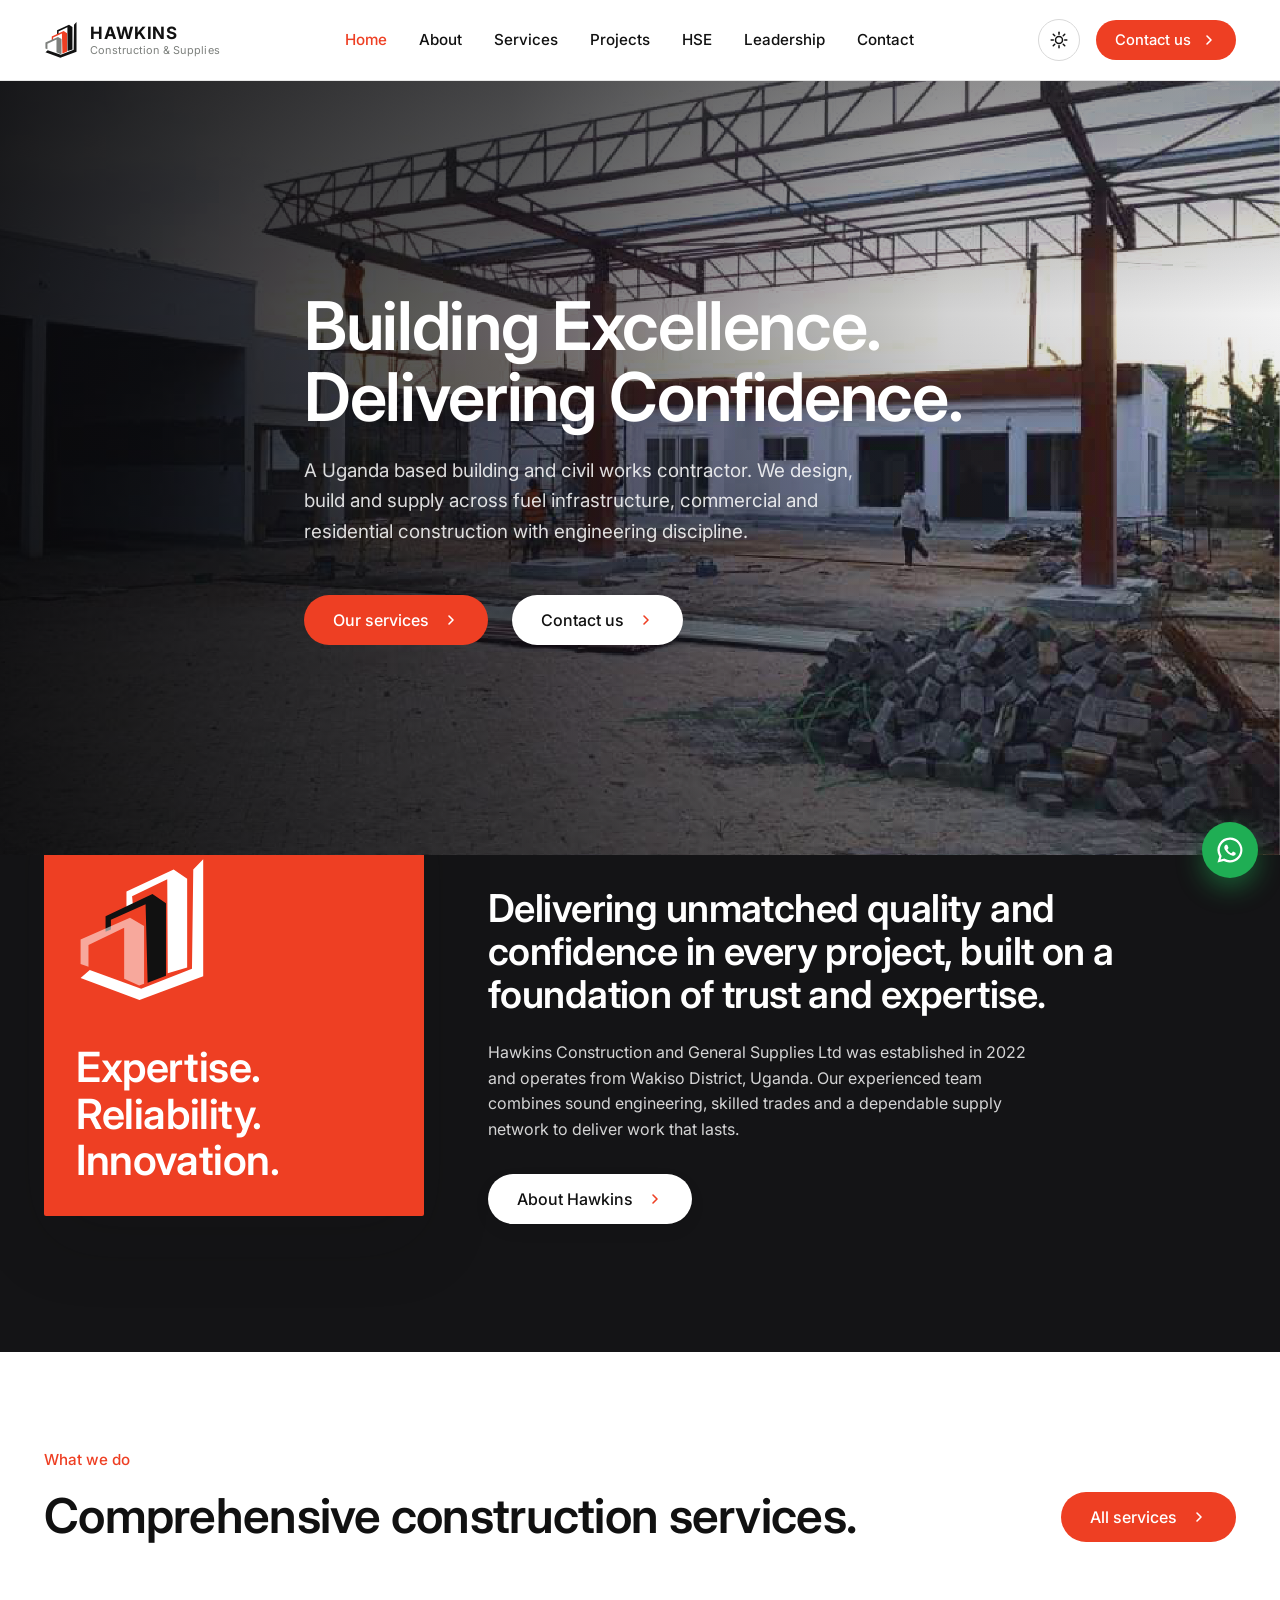
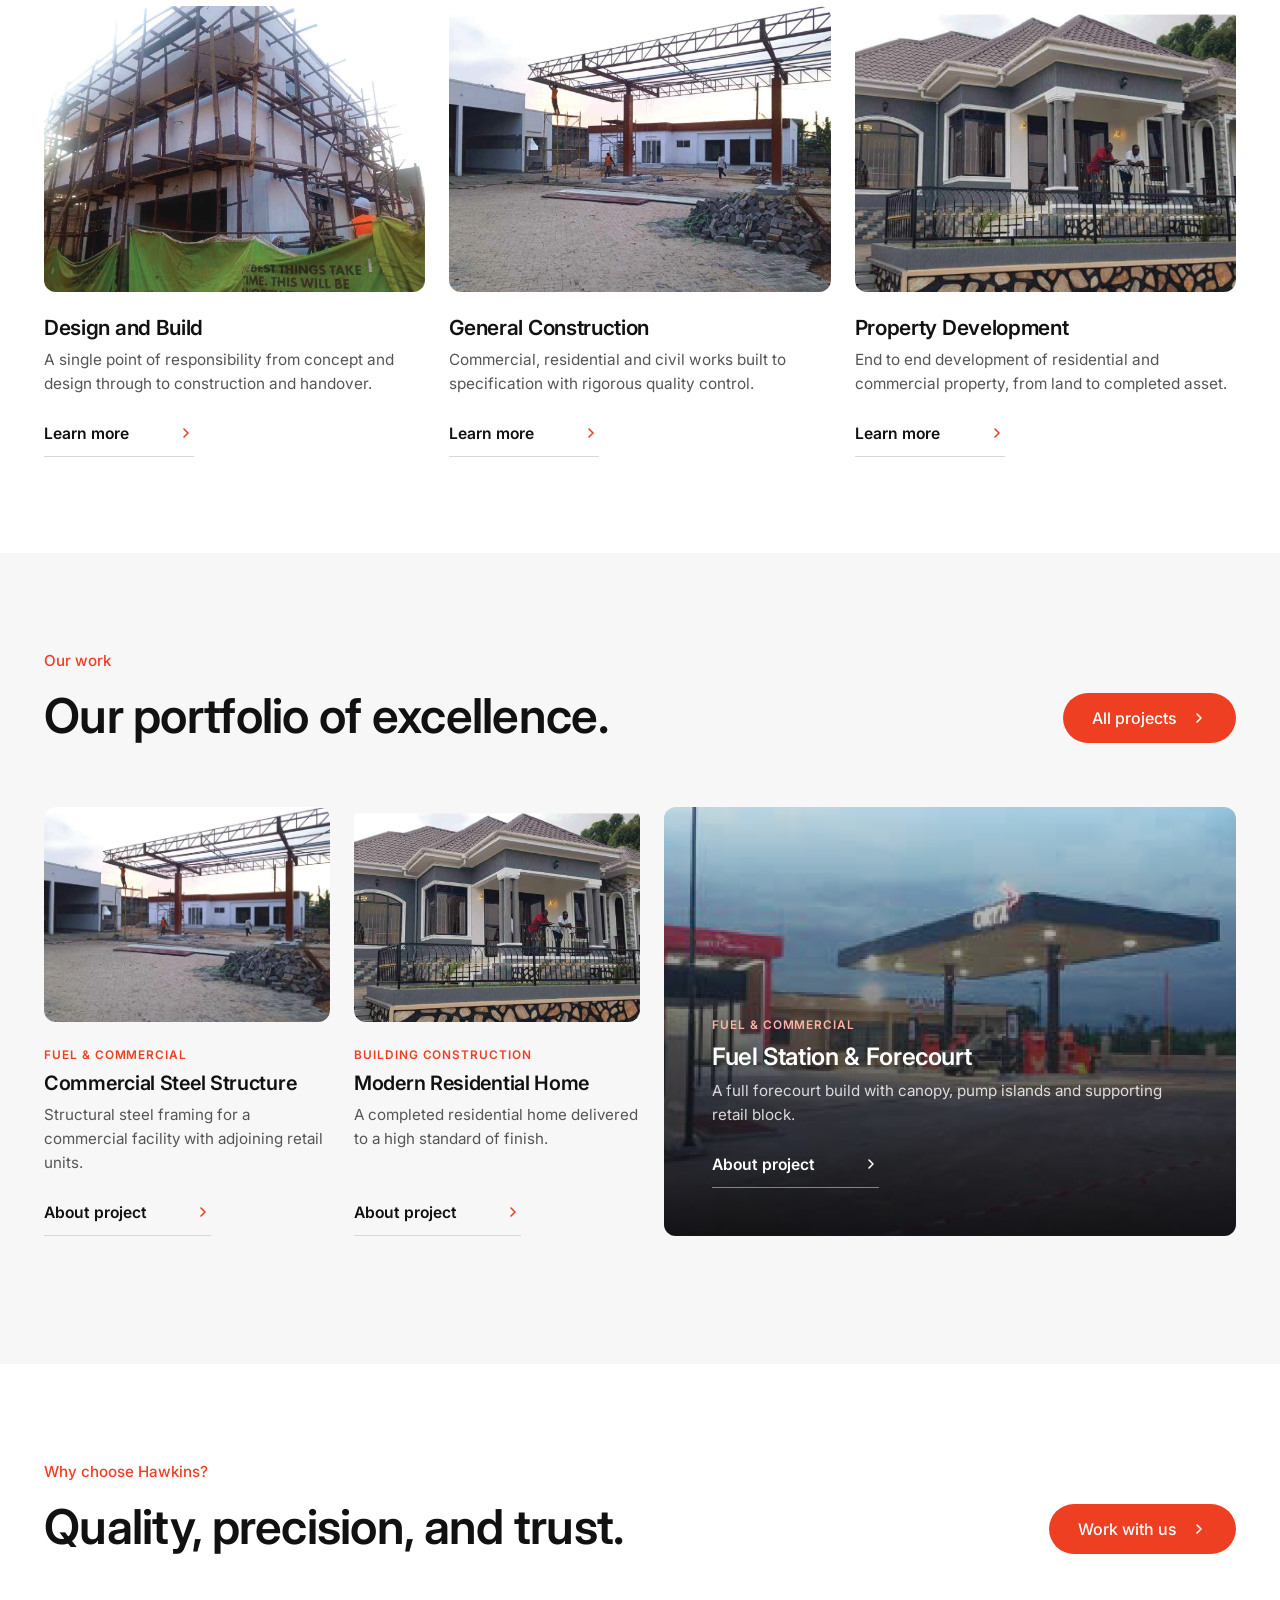
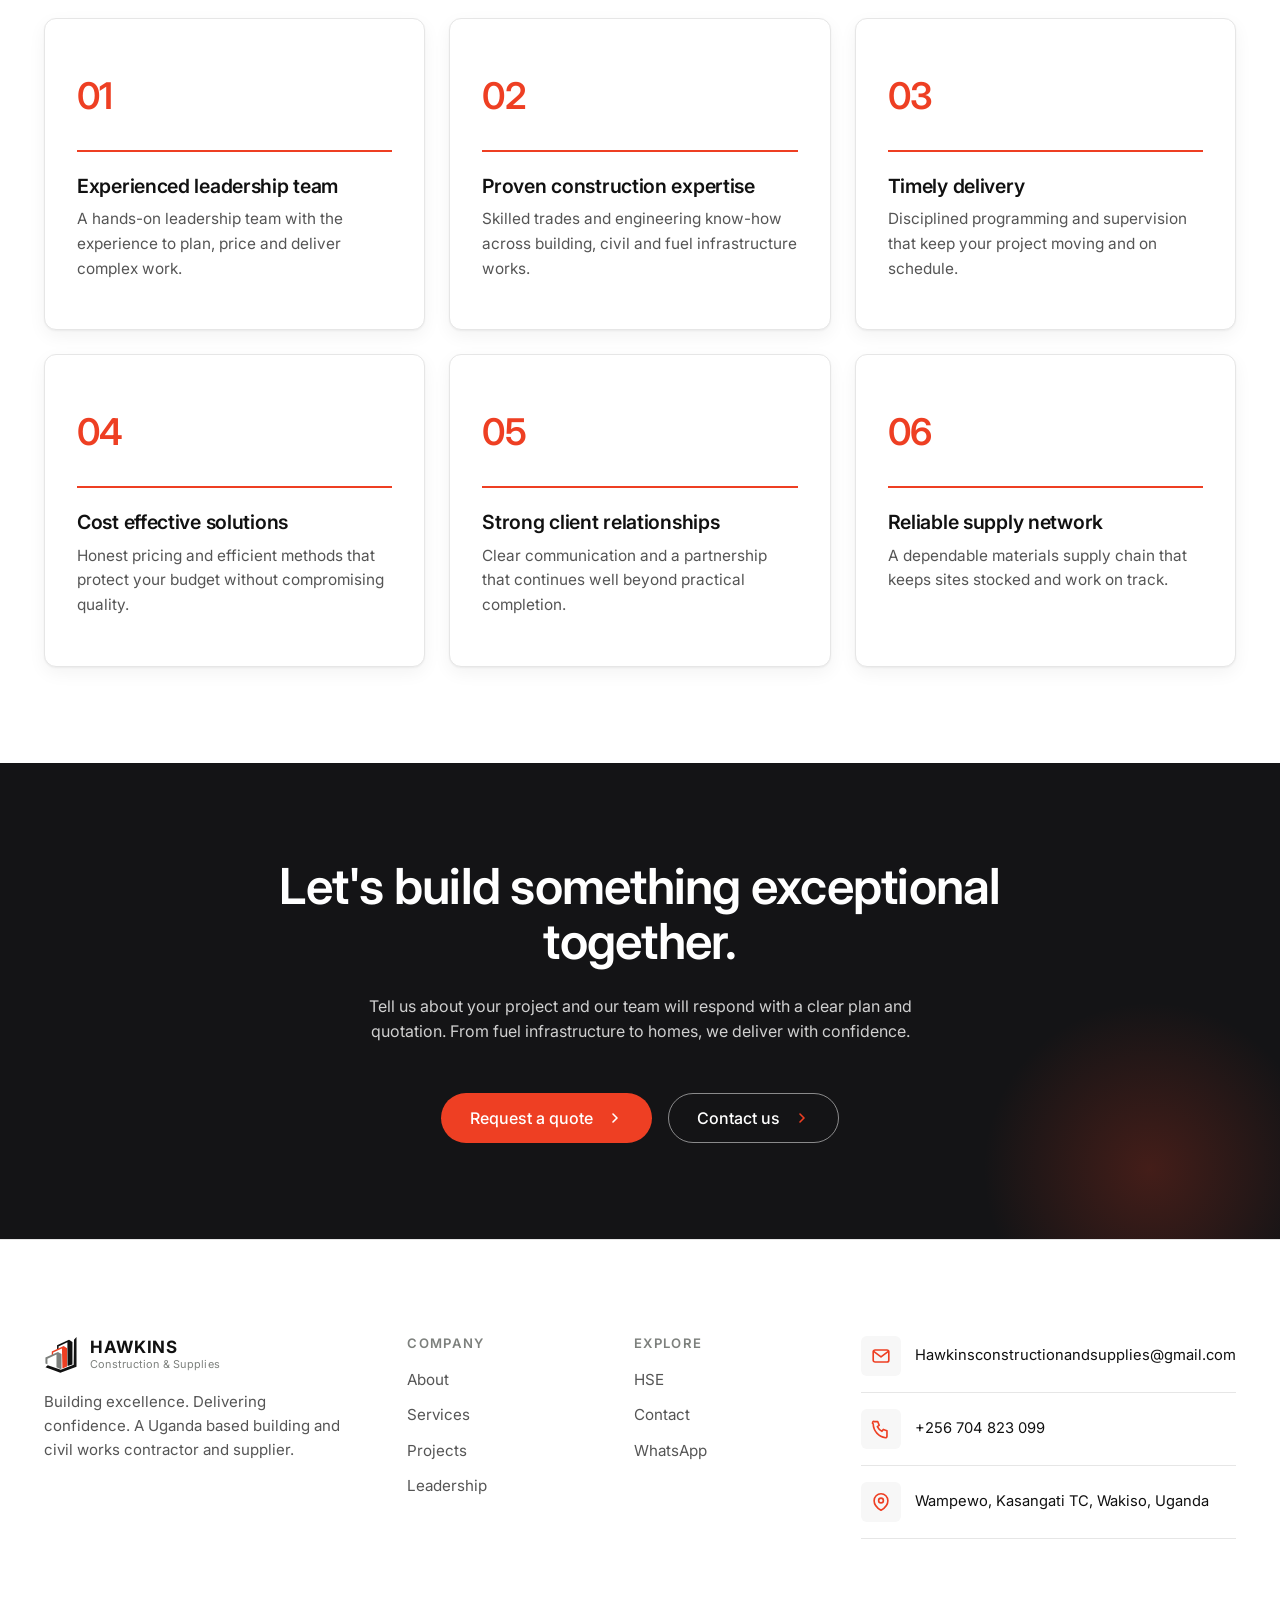
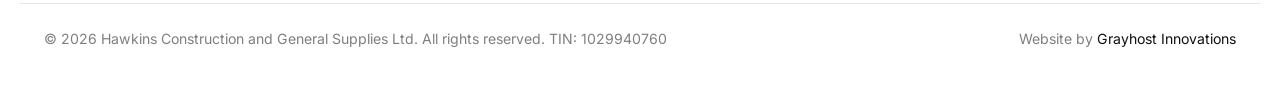
==== index.html @ e7383c77 "kk" ====
<!DOCTYPE html>
<html lang="en" data-theme="light">
<head>
  <meta charset="UTF-8" />
  <meta name="viewport" content="width=device-width, initial-scale=1.0" />

  <title>Hawkins Construction Uganda | Building &amp; Civil Works Contractors</title>
  <meta name="description" content="Hawkins Construction and General Supplies Ltd is a Uganda based building and civil works contractor delivering fuel infrastructure, commercial and residential construction, project management and materials supply." />
  <meta name="author" content="Hawkins Construction and General Supplies Ltd" />
  <meta name="theme-color" content="#ee3f23" />

  <meta property="og:type" content="website" />
  <meta property="og:site_name" content="Hawkins Construction and General Supplies Ltd" />
  <meta property="og:title" content="Hawkins Construction Uganda | Building &amp; Civil Works Contractors" />
  <meta property="og:description" content="Building excellence and delivering confidence across Uganda. Fuel infrastructure, commercial and residential construction, and reliable materials supply." />
  <meta property="og:image" content="assets/images/logos/png-logos/preview-og.png" />
  <meta property="og:locale" content="en_UG" />
  <meta name="twitter:card" content="summary_large_image" />
  <meta name="twitter:title" content="Hawkins Construction Uganda | Building &amp; Civil Works" />
  <meta name="twitter:description" content="Uganda based building and civil works contractor. Building excellence. Delivering confidence." />
  <meta name="twitter:image" content="assets/images/logos/png-logos/preview-og.png" />

  <link rel="icon" type="image/png" href="assets/images/logos/png-logos/favicon.png" />
  <link rel="canonical" href="https://hawkinsconstruction.co.ug/" />

  <script>
    (function () { try { var t = localStorage.getItem('hawkins-theme'); if (t === 'dark' || t === 'light') document.documentElement.setAttribute('data-theme', t); } catch (e) {} })();
  </script>

  <link rel="preconnect" href="https://fonts.googleapis.com" />
  <link rel="preconnect" href="https://fonts.gstatic.com" crossorigin />
  <link href="https://fonts.googleapis.com/css2?family=Inter:wght@400;500;600;700&display=swap" rel="stylesheet" />
  <link rel="stylesheet" href="style.css" />
</head>

<body>
  <a class="skip-link" href="#main">Skip to content</a>

  <!-- HEADER -->
  <header class="site-header" id="top">
    <div class="container nav-inner">
      <a href="index.html" class="brand" aria-label="Hawkins Construction home">
        <svg class="brand-mark" viewBox="65 -4 162 184" xmlns="http://www.w3.org/2000/svg" aria-hidden="true" focusable="false">
          <polygon class="ink" points="126.93 40.76 184.81 13.85 201.4 25.12 201.4 134 177.62 141.19 176.99 25.74 133.82 46.7 135.07 59.84 126.93 60.78 126.93 40.76" />
          <polygon class="ink" points="208.91 13.85 221.11 1.02 221.11 144.63 142.89 174.04 70.62 146.82 81.88 137.13 144.98 159.97 207.35 135.57 208.91 13.85" />
          <polygon class="accent" points="101.28 71.11 158.85 43.89 175.43 55.15 175.43 144.01 152.91 152.77 150.4 56.4 107.85 75.49 107.85 87.38 101.28 90.19 101.28 71.11" />
          <polygon class="muted" points="70.62 129.61 80.32 133.06 80.32 106.46 124.12 85.19 124.12 147.77 142.58 156.21 148.53 154.02 148.53 83 131.32 72.99 70.62 99.58 70.62 129.61" />
        </svg>
        <span class="brand-text"><span class="brand-name">HAWKINS</span><span class="brand-sub">Construction &amp; Supplies</span></span>
      </a>
      <nav class="primary-nav" id="primary-nav" aria-label="Primary">
        <ul>
          <li><a href="index.html" class="nav-link is-active" aria-current="page">Home</a></li>
          <li><a href="about.html" class="nav-link">About</a></li>
          <li><a href="services.html" class="nav-link">Services</a></li>
          <li><a href="projects.html" class="nav-link">Projects</a></li>
          <li><a href="hse.html" class="nav-link">HSE</a></li>
          <li><a href="leadership.html" class="nav-link">Leadership</a></li>
          <li><a href="contact.html" class="nav-link">Contact</a></li>
        </ul>
      </nav>
      <div class="nav-actions">
        <button class="theme-toggle" id="theme-toggle" type="button" aria-label="Switch colour theme" aria-pressed="false">
          <svg class="icon-sun" viewBox="0 0 24 24" aria-hidden="true"><circle cx="12" cy="12" r="4.2"/><g stroke-width="1.8" stroke-linecap="round"><line x1="12" y1="2.6" x2="12" y2="5.2"/><line x1="12" y1="18.8" x2="12" y2="21.4"/><line x1="2.6" y1="12" x2="5.2" y2="12"/><line x1="18.8" y1="12" x2="21.4" y2="12"/><line x1="5.1" y1="5.1" x2="6.9" y2="6.9"/><line x1="17.1" y1="17.1" x2="18.9" y2="18.9"/><line x1="18.9" y1="5.1" x2="17.1" y2="6.9"/><line x1="6.9" y1="17.1" x2="5.1" y2="18.9"/></g></svg>
          <svg class="icon-moon" viewBox="0 0 24 24" aria-hidden="true"><path d="M20 14.2A8 8 0 0 1 9.8 4 8 8 0 1 0 20 14.2Z"/></svg>
        </button>
        <a href="contact.html" class="btn btn-orange btn-sm nav-cta">Contact us<svg class="arrow" viewBox="0 0 24 24" aria-hidden="true"><path d="M9 6l6 6-6 6"/></svg></a>
        <button class="hamburger" id="hamburger" type="button" aria-label="Open menu" aria-controls="primary-nav" aria-expanded="false"><span></span><span></span><span></span></button>
      </div>
    </div>
  </header>
  <div class="nav-scrim" id="nav-scrim" hidden></div>

  <main id="main">
    <!-- HERO (left aligned) -->
    <section class="hero" id="hero">
      <div class="hero-media">
        <img src="assets/images/images-01.png" alt="Steel framed commercial structure under construction by Hawkins in Uganda" loading="eager" />
        <div class="hero-overlay"></div>
      </div>
      <div class="container hero-content">
        <h1 class="hero-title reveal" data-reveal>Building Excellence.<br />Delivering Confidence.</h1>
        <p class="hero-lead reveal" data-reveal>A Uganda based building and civil works contractor. We design, build and supply across fuel infrastructure, commercial and residential construction with engineering discipline.</p>
        <div class="hero-actions reveal" data-reveal>
          <a href="services.html" class="btn btn-orange">Our services<svg class="arrow" viewBox="0 0 24 24" aria-hidden="true"><path d="M9 6l6 6-6 6"/></svg></a>
          <a href="contact.html" class="btn btn-white">Contact us<svg class="arrow" viewBox="0 0 24 24" aria-hidden="true"><path d="M9 6l6 6-6 6"/></svg></a>
        </div>
      </div>
    </section>

    <!-- ABOUT PREVIEW (band) -->
    <section class="about-band" id="about">
      <div class="container about-band-inner">
        <div class="about-card reveal" data-reveal>
          <span class="about-card-label">About us</span>
          <svg class="brand-mark brand-mark--onorange" viewBox="65 -4 162 184" xmlns="http://www.w3.org/2000/svg" aria-hidden="true">
            <polygon class="ink" points="126.93 40.76 184.81 13.85 201.4 25.12 201.4 134 177.62 141.19 176.99 25.74 133.82 46.7 135.07 59.84 126.93 60.78 126.93 40.76" />
            <polygon class="ink" points="208.91 13.85 221.11 1.02 221.11 144.63 142.89 174.04 70.62 146.82 81.88 137.13 144.98 159.97 207.35 135.57 208.91 13.85" />
            <polygon class="accent" points="101.28 71.11 158.85 43.89 175.43 55.15 175.43 144.01 152.91 152.77 150.4 56.4 107.85 75.49 107.85 87.38 101.28 90.19 101.28 71.11" />
            <polygon class="muted" points="70.62 129.61 80.32 133.06 80.32 106.46 124.12 85.19 124.12 147.77 142.58 156.21 148.53 154.02 148.53 83 131.32 72.99 70.62 99.58 70.62 129.61" />
          </svg>
          <p class="about-card-words">Expertise.<br />Reliability.<br />Innovation.</p>
        </div>
        <div class="about-band-text reveal" data-reveal>
          <h2>Delivering unmatched quality and confidence in every project, built on a foundation of trust and expertise.</h2>
          <p>Hawkins Construction and General Supplies Ltd was established in 2022 and operates from Wakiso District, Uganda. Our experienced team combines sound engineering, skilled trades and a dependable supply network to deliver work that lasts.</p>
          <a href="about.html" class="btn btn-white">About Hawkins<svg class="arrow" viewBox="0 0 24 24" aria-hidden="true"><path d="M9 6l6 6-6 6"/></svg></a>
        </div>
      </div>
    </section>

    <!-- SERVICES PREVIEW -->
    <section class="section" id="services-preview">
      <div class="container">
        <div class="section-head between">
          <div>
            <p class="eyebrow reveal" data-reveal>What we do</p>
            <h2 class="section-title reveal" data-reveal>Comprehensive construction services.</h2>
          </div>
          <a href="services.html" class="btn btn-orange reveal hide-mobile" data-reveal>All services<svg class="arrow" viewBox="0 0 24 24" aria-hidden="true"><path d="M9 6l6 6-6 6"/></svg></a>
        </div>
        <div class="services-grid">
          <article class="service-card reveal" data-reveal>
            <div class="service-media"><img src="assets/images/images-02.png" alt="Building under construction with scaffolding" loading="lazy" /></div>
            <h3>Design and Build</h3>
            <p>A single point of responsibility from concept and design through to construction and handover.</p>
            <a href="services.html" class="arrow-link">Learn more<svg class="arrow" viewBox="0 0 24 24" aria-hidden="true"><path d="M9 6l6 6-6 6"/></svg></a>
          </article>
          <article class="service-card reveal" data-reveal>
            <div class="service-media"><img src="assets/images/images-01.png" alt="Steel framed commercial structure under construction" loading="lazy" /></div>
            <h3>General Construction</h3>
            <p>Commercial, residential and civil works built to specification with rigorous quality control.</p>
            <a href="services.html" class="arrow-link">Learn more<svg class="arrow" viewBox="0 0 24 24" aria-hidden="true"><path d="M9 6l6 6-6 6"/></svg></a>
          </article>
          <article class="service-card reveal" data-reveal>
            <div class="service-media"><img src="assets/images/images-05.png" alt="Completed modern residential home" loading="lazy" /></div>
            <h3>Property Development</h3>
            <p>End to end development of residential and commercial property, from land to completed asset.</p>
            <a href="services.html" class="arrow-link">Learn more<svg class="arrow" viewBox="0 0 24 24" aria-hidden="true"><path d="M9 6l6 6-6 6"/></svg></a>
          </article>
        </div>
      </div>
    </section>

    <!-- PROJECTS PREVIEW -->
    <section class="section section-soft" id="projects-preview">
      <div class="container">
        <div class="section-head between">
          <div>
            <p class="eyebrow reveal" data-reveal>Our work</p>
            <h2 class="section-title reveal" data-reveal>Our portfolio of excellence.</h2>
          </div>
          <a href="projects.html" class="btn btn-orange reveal hide-mobile" data-reveal>All projects<svg class="arrow" viewBox="0 0 24 24" aria-hidden="true"><path d="M9 6l6 6-6 6"/></svg></a>
        </div>
        <div class="portfolio portfolio-feature">
          <article class="project-card reveal" data-reveal>
            <div class="project-media"><img src="assets/images/images-01.png" alt="Steel framed commercial structure under construction" loading="lazy" /></div>
            <span class="project-cat">Fuel &amp; Commercial</span>
            <h3>Commercial Steel Structure</h3>
            <p>Structural steel framing for a commercial facility with adjoining retail units.</p>
            <a href="projects.html" class="arrow-link">About project<svg class="arrow" viewBox="0 0 24 24" aria-hidden="true"><path d="M9 6l6 6-6 6"/></svg></a>
          </article>
          <article class="project-card reveal" data-reveal>
            <div class="project-media"><img src="assets/images/images-05.png" alt="Completed modern residential home in Uganda" loading="lazy" /></div>
            <span class="project-cat">Building Construction</span>
            <h3>Modern Residential Home</h3>
            <p>A completed residential home delivered to a high standard of finish.</p>
            <a href="projects.html" class="arrow-link">About project<svg class="arrow" viewBox="0 0 24 24" aria-hidden="true"><path d="M9 6l6 6-6 6"/></svg></a>
          </article>
          <article class="project-card project-feature reveal" data-reveal>
            <div class="project-media"><img src="assets/images/images-06.png" alt="Completed fuel station with canopy and lighting at dusk" loading="lazy" /></div>
            <div class="project-feature-body">
              <span class="project-cat project-cat-light">Fuel &amp; Commercial</span>
              <h3>Fuel Station &amp; Forecourt</h3>
              <p>A full forecourt build with canopy, pump islands and supporting retail block.</p>
              <a href="projects.html" class="arrow-link arrow-link-light">About project<svg class="arrow" viewBox="0 0 24 24" aria-hidden="true"><path d="M9 6l6 6-6 6"/></svg></a>
            </div>
          </article>
        </div>
      </div>
    </section>

    <!-- WHY CHOOSE US -->
    <section class="section" id="why">
      <div class="container">
        <div class="section-head between">
          <div>
            <p class="eyebrow reveal" data-reveal>Why choose Hawkins?</p>
            <h2 class="section-title reveal" data-reveal>Quality, precision, and trust.</h2>
          </div>
          <a href="contact.html" class="btn btn-orange reveal hide-mobile" data-reveal>Work with us<svg class="arrow" viewBox="0 0 24 24" aria-hidden="true"><path d="M9 6l6 6-6 6"/></svg></a>
        </div>
        <ul class="num-grid">
          <li class="num-card reveal" data-reveal><span class="num">01</span><h3>Experienced leadership team</h3><p>A hands-on leadership team with the experience to plan, price and deliver complex work.</p></li>
          <li class="num-card reveal" data-reveal><span class="num">02</span><h3>Proven construction expertise</h3><p>Skilled trades and engineering know-how across building, civil and fuel infrastructure works.</p></li>
          <li class="num-card reveal" data-reveal><span class="num">03</span><h3>Timely delivery</h3><p>Disciplined programming and supervision that keep your project moving and on schedule.</p></li>
          <li class="num-card reveal" data-reveal><span class="num">04</span><h3>Cost effective solutions</h3><p>Honest pricing and efficient methods that protect your budget without compromising quality.</p></li>
          <li class="num-card reveal" data-reveal><span class="num">05</span><h3>Strong client relationships</h3><p>Clear communication and a partnership that continues well beyond practical completion.</p></li>
          <li class="num-card reveal" data-reveal><span class="num">06</span><h3>Reliable supply network</h3><p>A dependable materials supply chain that keeps sites stocked and work on track.</p></li>
        </ul>
      </div>
    </section>

    <!-- FINAL CTA -->
    <section class="cta-final">
      <div class="container">
        <h2 class="reveal" data-reveal>Let's build something exceptional together.</h2>
        <p class="reveal" data-reveal>Tell us about your project and our team will respond with a clear plan and quotation. From fuel infrastructure to homes, we deliver with confidence.</p>
        <div class="cta-final-actions reveal" data-reveal>
          <a href="contact.html" class="btn btn-orange">Request a quote<svg class="arrow" viewBox="0 0 24 24" aria-hidden="true"><path d="M9 6l6 6-6 6"/></svg></a>
          <a href="contact.html" class="btn btn-outline">Contact us<svg class="arrow" viewBox="0 0 24 24" aria-hidden="true"><path d="M9 6l6 6-6 6"/></svg></a>
        </div>
      </div>
    </section>
  </main>

  <!-- FOOTER -->
  <footer class="site-footer">
    <div class="container footer-inner">
      <div class="footer-brand">
        <a href="index.html" class="brand">
          <svg class="brand-mark" viewBox="65 -4 162 184" xmlns="http://www.w3.org/2000/svg" aria-hidden="true">
            <polygon class="ink" points="126.93 40.76 184.81 13.85 201.4 25.12 201.4 134 177.62 141.19 176.99 25.74 133.82 46.7 135.07 59.84 126.93 60.78 126.93 40.76" />
            <polygon class="ink" points="208.91 13.85 221.11 1.02 221.11 144.63 142.89 174.04 70.62 146.82 81.88 137.13 144.98 159.97 207.35 135.57 208.91 13.85" />
            <polygon class="accent" points="101.28 71.11 158.85 43.89 175.43 55.15 175.43 144.01 152.91 152.77 150.4 56.4 107.85 75.49 107.85 87.38 101.28 90.19 101.28 71.11" />
            <polygon class="muted" points="70.62 129.61 80.32 133.06 80.32 106.46 124.12 85.19 124.12 147.77 142.58 156.21 148.53 154.02 148.53 83 131.32 72.99 70.62 99.58 70.62 129.61" />
          </svg>
          <span class="brand-text"><span class="brand-name">HAWKINS</span><span class="brand-sub">Construction &amp; Supplies</span></span>
        </a>
        <p>Building excellence. Delivering confidence. A Uganda based building and civil works contractor and supplier.</p>
      </div>
      <nav class="footer-col" aria-label="Company">
        <h4>Company</h4>
        <ul>
          <li><a href="about.html">About</a></li>
          <li><a href="services.html">Services</a></li>
          <li><a href="projects.html">Projects</a></li>
          <li><a href="leadership.html">Leadership</a></li>
        </ul>
      </nav>
      <nav class="footer-col" aria-label="Explore">
        <h4>Explore</h4>
        <ul>
          <li><a href="hse.html">HSE</a></li>
          <li><a href="contact.html">Contact</a></li>
          <li><a href="https://wa.me/256704823099" target="_blank" rel="noopener">WhatsApp</a></li>
        </ul>
      </nav>
      <div class="footer-contact">
        <a class="footer-contact-row" href="mailto:Hawkinsconstructionandsupplies@gmail.com">
          <span class="contact-icon" aria-hidden="true"><svg viewBox="0 0 24 24"><rect class="ic-line" x="3.5" y="5.5" width="17" height="13" rx="2"/><path class="ic-line" d="M4 7l8 6 8-6"/></svg></span>
          <span>Hawkinsconstructionandsupplies@gmail.com</span>
        </a>
        <a class="footer-contact-row" href="tel:+256704823099">
          <span class="contact-icon" aria-hidden="true"><svg viewBox="0 0 24 24"><path class="ic-line" d="M5 4h3.5l1.5 4-2 1.5a11 11 0 0 0 5 5l1.5-2 4 1.5V20a1.5 1.5 0 0 1-1.6 1.5A15.5 15.5 0 0 1 3.5 6.6 1.5 1.5 0 0 1 5 4z"/></svg></span>
          <span>+256 704 823 099</span>
        </a>
        <div class="footer-contact-row">
          <span class="contact-icon" aria-hidden="true"><svg viewBox="0 0 24 24"><path class="ic-line" d="M12 21c5-3 7.5-6.7 7.5-10.5A7.5 7.5 0 0 0 4.5 10.5C4.5 14.3 7 18 12 21z"/><circle class="ic-line" cx="12" cy="10.3" r="2.6"/></svg></span>
          <span>Wampewo, Kasangati TC, Wakiso, Uganda</span>
        </div>
      </div>
    </div>
    <div class="container footer-bottom">
      <p>&copy; <span class="js-year"></span> Hawkins Construction and General Supplies Ltd. All rights reserved. TIN: 1029940760</p>
      <p>Website by <a href="https://grayhost.dev" target="_blank" rel="noopener">Grayhost Innovations</a></p>
    </div>
  </footer>

  <a class="wa-float" href="https://wa.me/256704823099" target="_blank" rel="noopener" aria-label="Chat with us on WhatsApp">
    <svg viewBox="0 0 24 24" aria-hidden="true"><path d="M12 2a10 10 0 0 0-8.6 15.1L2 22l5-1.3A10 10 0 1 0 12 2zm0 18.2a8.2 8.2 0 0 1-4.2-1.2l-.3-.2-3 .8.8-2.9-.2-.3A8.2 8.2 0 1 1 12 20.2zm4.5-6.1c-.2-.1-1.5-.7-1.7-.8-.2-.1-.4-.1-.6.1-.2.2-.6.8-.8 1-.1.1-.3.2-.5.1-.7-.3-1.4-.7-2-1.4-.4-.5-.8-1-.9-1.2-.1-.2 0-.4.1-.5l.4-.5c.1-.2.1-.3.2-.5 0-.1 0-.3 0-.4l-.8-1.8c-.2-.5-.4-.4-.6-.4h-.5c-.2 0-.4.1-.6.3-.2.2-.8.8-.8 1.9 0 1.1.8 2.2 1 2.4.1.2 1.6 2.5 4 3.5.5.2.9.4 1.3.5.5.2 1 .1 1.3.1.4-.1 1.2-.5 1.4-1 .2-.5.2-.9.1-1l-.4-.3z"/></svg>
  </a>
  <a class="back-to-top" id="back-to-top" href="#top" aria-label="Back to top"><svg viewBox="0 0 24 24" aria-hidden="true"><path d="M12 5l7 7-1.4 1.4L13 8.8V19h-2V8.8l-4.6 4.6L5 12z"/></svg></a>

  <script src="script.js"></script>
</body>
</html>
---- style.css ----
/* =========================================================
   HAWKINS CONSTRUCTION AND GENERAL SUPPLIES LTD
   Shared design system - Inter - NO BLUE
   Palette: orange #EE3F23 + black/white + grey
   ========================================================= */

:root {
  /* Brand */
  --primary: #ee3f23;
  --primary-600: #d6351b;
  --grey: #7d807d;

  /* Spacing (8px rhythm) */
  --s-1: 8px;  --s-2: 16px; --s-3: 24px; --s-4: 32px;
  --s-5: 48px; --s-6: 64px; --s-7: 96px; --s-8: 128px;

  /* Radius */
  --r-sm: 6px; --r-md: 12px; --r-lg: 20px; --r-pill: 999px;

  --font: "Inter", system-ui, -apple-system, Segoe UI, Roboto, sans-serif;

  --maxw: 1240px;
  --header-h: 80px;
  --ease: cubic-bezier(.22, .61, .36, 1);

  /* ---- Light theme ---- */
  --bg: #ffffff;
  --soft: #f7f7f7;
  --surface: #ffffff;
  --heading: #111111;
  --text: #555555;
  --text-strong: #111111;
  --border: #e6e6e6;
  --border-strong: #d8d8d8;
  --band: #141416;          /* dark feature bands (not blue) */
  --band-deep: #0c0c0e;
  --ink: #111111;           /* logo dark element */
  --shadow-sm: 0 1px 2px rgba(17, 17, 17, .05), 0 6px 18px rgba(17, 17, 17, .05);
  --shadow-md: 0 14px 38px rgba(17, 17, 17, .12);
  --shadow-lg: 0 26px 70px rgba(17, 17, 17, .16);
}

[data-theme="dark"] {
  --bg: #0f0f10;
  --soft: #141416;
  --surface: #1a1a1c;
  --heading: #ededed;
  --text: #a0a0a0;
  --text-strong: #ededed;
  --border: #262629;
  --border-strong: #34343a;
  --band: #08080a;
  --band-deep: #000000;
  --ink: #ededed;
  --shadow-sm: 0 1px 2px rgba(0, 0, 0, .45), 0 6px 20px rgba(0, 0, 0, .4);
  --shadow-md: 0 16px 40px rgba(0, 0, 0, .55);
  --shadow-lg: 0 28px 70px rgba(0, 0, 0, .65);
}

/* ---------- Reset ---------- */
*, *::before, *::after { box-sizing: border-box; }
* { margin: 0; }
html { scroll-behavior: smooth; scroll-padding-top: var(--header-h); -webkit-text-size-adjust: 100%; }
body {
  font-family: var(--font);
  background: var(--bg);
  color: var(--text);
  line-height: 1.6;
  font-size: 16px;
  -webkit-font-smoothing: antialiased;
  overflow-x: hidden;
  transition: background-color .35s var(--ease), color .35s var(--ease);
}
img { max-width: 100%; display: block; }
a { color: inherit; text-decoration: none; }
ul, ol { list-style: none; padding: 0; }
button { font: inherit; cursor: pointer; border: 0; background: none; color: inherit; }
input, select, textarea { font: inherit; }

.site-header, .section-soft, .vm-card, .value-card, .service-card, .num-card,
.project-card, .team-card, .contact-form, input, select, textarea, .btn,
.hse, .site-footer, .cta-final, .page-header, .faq-item {
  transition: background-color .35s var(--ease), color .35s var(--ease),
    border-color .35s var(--ease), box-shadow .3s var(--ease), transform .3s var(--ease);
}

@media (prefers-reduced-motion: reduce) {
  html { scroll-behavior: auto; }
  *, *::before, *::after { animation-duration: .01ms !important; transition-duration: .01ms !important; }
}

/* ---------- Layout ---------- */
.container { width: 100%; max-width: var(--maxw); margin: 0 auto; padding: 0 var(--s-3); }
.section { padding: var(--s-7) 0; }
.section-soft { background: var(--soft); }

h1, h2, h3, h4 { color: var(--heading); font-weight: 600; line-height: 1.12; letter-spacing: -.015em; }

.eyebrow { color: var(--primary); font-weight: 500; font-size: .95rem; margin-bottom: var(--s-2); text-transform: none; }
.eyebrow-onband { color: #ff7a63; }

.section-title { font-size: clamp(1.9rem, 4.4vw, 3rem); }
.section-title-light { color: #fff; }
.section-sub { color: var(--text); margin-top: var(--s-3); font-size: 1.06rem; max-width: 680px; }
.section-sub-light { color: rgba(255, 255, 255, .8); }

.section-head { max-width: 760px; margin-bottom: var(--s-6); }
.section-head.center { margin-left: auto; margin-right: auto; text-align: center; }
.section-head.center .section-sub { margin-left: auto; margin-right: auto; }
.section-head.between { display: flex; align-items: flex-end; justify-content: space-between; gap: var(--s-4); max-width: none; }

/* =========================================================
   BUTTONS
   ========================================================= */
.btn {
  display: inline-flex; align-items: center; gap: 14px;
  padding: 16px 28px; border-radius: var(--r-pill);
  font-weight: 500; font-size: 1rem; line-height: 1;
  border: 1.5px solid transparent; white-space: nowrap;
}
.btn .arrow { width: 16px; height: 16px; fill: none; stroke-width: 2.4; stroke-linecap: round; stroke-linejoin: round; }
.btn-sm { padding: 11px 18px; font-size: .92rem; gap: 10px; }
.btn-block { width: 100%; justify-content: center; }

.btn-white { background: #fff; color: #111; box-shadow: var(--shadow-sm); }
.btn-white .arrow { stroke: var(--primary); }
.btn-white:hover { transform: translateY(-2px); box-shadow: var(--shadow-md); }

.btn-orange { background: var(--primary); color: #fff; }
.btn-orange .arrow { stroke: #fff; }
.btn-orange:hover { background: var(--primary-600); transform: translateY(-2px); box-shadow: 0 12px 28px rgba(238, 63, 35, .35); }

.btn-outline { background: transparent; color: #fff; border-color: rgba(255, 255, 255, .5); }
.btn-outline .arrow { stroke: var(--primary); }
.btn-outline:hover { background: rgba(255, 255, 255, .1); border-color: #fff; transform: translateY(-2px); }

.btn-dark { background: #111; color: #fff; }
.btn-dark .arrow { stroke: var(--primary); }
.btn-dark:hover { background: #000; transform: translateY(-2px); }

.btn-whatsapp { background: #1fae54; color: #fff; }
.btn-whatsapp:hover { background: #178c43; transform: translateY(-2px); }
.btn-whatsapp .wa { width: 20px; height: 20px; fill: currentColor; }

/* Underline arrow link */
.arrow-link {
  display: inline-flex; align-items: center; justify-content: space-between;
  gap: var(--s-5); min-width: 150px;
  color: var(--heading); font-weight: 600; font-size: .98rem;
  padding-bottom: 10px; border-bottom: 1.5px solid var(--border-strong);
}
.arrow-link .arrow { width: 16px; height: 16px; fill: none; stroke: var(--primary); stroke-width: 2.4; stroke-linecap: round; stroke-linejoin: round; transition: transform .25s var(--ease); }
.arrow-link:hover { border-color: var(--primary); }
.arrow-link:hover .arrow { transform: translateX(5px); }
.arrow-link-light { color: #fff; border-color: rgba(255, 255, 255, .45); }
.arrow-link-light .arrow { stroke: #fff; }
.arrow-link-light:hover { border-color: #fff; }

.scroll-link { display: inline-flex; align-items: center; gap: 12px; color: #fff; font-weight: 500; font-size: .98rem; padding-bottom: 8px; border-bottom: 1.5px solid rgba(255, 255, 255, .55); }
.scroll-link .chev { width: 16px; height: 16px; fill: none; stroke: #fff; stroke-width: 2.2; stroke-linecap: round; stroke-linejoin: round; transition: transform .25s var(--ease); }
.scroll-link:hover .chev { transform: translateY(3px); }

.skip-link { position: fixed; left: 12px; top: -60px; z-index: 1100; background: var(--primary); color: #fff; padding: 10px 16px; border-radius: var(--r-sm); transition: top .2s var(--ease); }
.skip-link:focus { top: 12px; }

/* =========================================================
   HEADER / NAV
   ========================================================= */
.site-header { position: sticky; top: 0; z-index: 1000; background: color-mix(in srgb, var(--bg) 90%, transparent); backdrop-filter: saturate(160%) blur(12px); border-bottom: 1px solid var(--border); }
.nav-inner { display: flex; align-items: center; gap: var(--s-3); height: var(--header-h); }
.brand { display: inline-flex; align-items: center; gap: 12px; }
.brand-mark { width: 34px; height: 38px; flex: none; }
.brand-mark .ink { fill: var(--ink); }
.brand-mark .accent { fill: var(--primary); }
.brand-mark .muted { fill: var(--grey); }
.brand-mark--onorange .ink { fill: #fff; }
.brand-mark--onorange .accent { fill: #111; }
.brand-mark--onorange .muted { fill: rgba(255, 255, 255, .55); }
.brand-text { display: flex; flex-direction: column; line-height: 1; }
.brand-name { color: var(--text-strong); font-weight: 700; letter-spacing: .04em; font-size: 1.06rem; }
.brand-sub { font-size: .68rem; color: var(--grey); letter-spacing: .02em; margin-top: 3px; }

.primary-nav { margin: 0 auto; }
.primary-nav ul { display: flex; gap: 2px; }
.nav-link { display: inline-block; padding: 9px 15px; border-radius: var(--r-pill); font-size: .95rem; color: var(--text-strong); font-weight: 500; }
.nav-link:hover { color: var(--primary); background: var(--soft); }
.nav-link.is-active { color: var(--primary); }

.nav-actions { display: flex; align-items: center; gap: var(--s-2); }
.theme-toggle { width: 42px; height: 42px; border-radius: var(--r-pill); border: 1px solid var(--border-strong); display: grid; place-items: center; color: var(--text-strong); position: relative; }
.theme-toggle:hover { color: var(--primary); border-color: var(--primary); }
.theme-toggle svg { width: 20px; height: 20px; fill: none; stroke: currentColor; stroke-width: 1.8; position: absolute; transition: opacity .3s var(--ease), transform .4s var(--ease); }
.theme-toggle .icon-moon { fill: currentColor; stroke: none; }
.icon-moon { opacity: 0; transform: rotate(-40deg) scale(.6); }
[data-theme="dark"] .icon-moon { opacity: 1; transform: none; }
[data-theme="dark"] .icon-sun { opacity: 0; transform: rotate(40deg) scale(.6); }

.hamburger { display: none; width: 42px; height: 42px; border-radius: var(--r-sm); flex-direction: column; gap: 5px; align-items: center; justify-content: center; }
.hamburger span { width: 22px; height: 2px; background: var(--text-strong); border-radius: 2px; transition: transform .3s var(--ease), opacity .3s var(--ease); }
.hamburger[aria-expanded="true"] span:nth-child(1) { transform: translateY(7px) rotate(45deg); }
.hamburger[aria-expanded="true"] span:nth-child(2) { opacity: 0; }
.hamburger[aria-expanded="true"] span:nth-child(3) { transform: translateY(-7px) rotate(-45deg); }
.nav-scrim { position: fixed; inset: 0; background: rgba(0, 0, 0, .5); z-index: 990; opacity: 0; transition: opacity .3s var(--ease); }
.nav-scrim.show { opacity: 1; }

/* =========================================================
   HERO (left aligned)
   ========================================================= */
.hero { position: relative; min-height: clamp(560px, 86vh, 780px); display: flex; align-items: center; overflow: hidden; }
.hero-media { position: absolute; inset: 0; z-index: 0; }
.hero-media img { width: 100%; height: 100%; object-fit: cover; object-position: center; }
.hero-overlay { position: absolute; inset: 0; background:
  linear-gradient(90deg, rgba(8, 8, 10, .9) 0%, rgba(8, 8, 10, .62) 40%, rgba(8, 8, 10, .18) 74%, rgba(8, 8, 10, .05) 100%),
  linear-gradient(180deg, rgba(8, 8, 10, .35) 0%, rgba(8, 8, 10, 0) 30%, rgba(8, 8, 10, .25) 100%); }
.hero-content { position: relative; z-index: 1; color: #fff; max-width: 720px; }
.hero-title { color: #fff; font-size: clamp(2.4rem, 6.4vw, 4.2rem); line-height: 1.05; font-weight: 600; letter-spacing: -.02em; }
.hero-lead { font-size: clamp(1rem, 2.2vw, 1.18rem); color: rgba(255, 255, 255, .85); max-width: 560px; margin-top: var(--s-3); }
.hero-actions { display: flex; flex-wrap: wrap; align-items: center; gap: var(--s-3); margin-top: var(--s-5); }

/* =========================================================
   ABOUT BAND (home)
   ========================================================= */
.about-band { background: var(--band); color: #fff; padding-bottom: var(--s-7); }
.about-band-inner { display: grid; grid-template-columns: 380px 1fr; gap: var(--s-6); align-items: center; }
.about-card { background: var(--primary); border-radius: 2px; padding: var(--s-4); margin-top: -120px; min-height: 440px; display: flex; flex-direction: column; box-shadow: var(--shadow-lg); }
.about-card-label { color: rgba(255, 255, 255, .85); font-size: .9rem; font-weight: 500; }
.about-card .brand-mark { width: 132px; height: 150px; margin: var(--s-3) 0 auto; }
.about-card-words { color: #fff; font-size: clamp(1.9rem, 3.4vw, 2.6rem); font-weight: 600; line-height: 1.12; letter-spacing: -.01em; }
.about-band-text { padding: var(--s-4) 0; }
.about-band-text h2 { color: #fff; font-size: clamp(1.6rem, 3.2vw, 2.4rem); max-width: 640px; }
.about-band-text p { color: rgba(255, 255, 255, .82); margin-top: var(--s-3); max-width: 560px; }
.about-band-text .btn { margin-top: var(--s-4); }

/* =========================================================
   PAGE HEADER (inner pages)
   ========================================================= */
.page-header { position: relative; background: var(--soft); border-bottom: 1px solid var(--border); padding: var(--s-7) 0 var(--s-6); overflow: hidden; }
.page-header::before { content: ""; position: absolute; right: -80px; top: -80px; width: 360px; height: 360px; background: radial-gradient(circle at center, rgba(238, 63, 35, .12), transparent 62%); pointer-events: none; }
.page-header::after { content: ""; position: absolute; left: 0; top: 0; width: 100%; height: 4px; background: var(--primary); }
.page-header .container { position: relative; }
.breadcrumb { display: flex; align-items: center; gap: 8px; font-size: .9rem; color: var(--grey); margin-bottom: var(--s-3); }
.breadcrumb a { color: var(--text-strong); }
.breadcrumb a:hover { color: var(--primary); }
.breadcrumb .sep { color: var(--border-strong); }
.breadcrumb [aria-current] { color: var(--primary); }
.page-title { font-size: clamp(2.2rem, 5.4vw, 3.4rem); }
.page-header-sub { color: var(--text); margin-top: var(--s-2); font-size: 1.08rem; max-width: 620px; }

/* =========================================================
   VISION & MISSION
   ========================================================= */
.vm-grid { display: grid; grid-template-columns: 1fr 1fr; gap: var(--s-4); }
.vm-card { background: var(--surface); border: 1px solid var(--border); border-radius: var(--r-lg); padding: var(--s-5); box-shadow: var(--shadow-sm); position: relative; overflow: hidden; }
.vm-card::before { content: ""; position: absolute; left: 0; top: 0; bottom: 0; width: 4px; background: var(--primary); }
.vm-tag { display: inline-block; font-size: .78rem; letter-spacing: .12em; text-transform: uppercase; color: var(--primary); border: 1px solid var(--border-strong); border-radius: var(--r-pill); padding: 5px 14px; margin-bottom: var(--s-3); font-weight: 500; }
.vm-card h3 { font-size: 1.4rem; }
.vm-card p { color: var(--text); margin-top: var(--s-2); }

/* =========================================================
   CORE VALUES
   ========================================================= */
.values-grid { display: grid; grid-template-columns: repeat(3, 1fr); gap: var(--s-3); }
.value-card { background: var(--surface); border: 1px solid var(--border); border-radius: var(--r-md); padding: var(--s-4); box-shadow: var(--shadow-sm); }
.value-card:hover { transform: translateY(-6px); border-color: var(--primary); box-shadow: var(--shadow-md); }
.value-icon, .hse-icon, .contact-icon { display: grid; place-items: center; width: 52px; height: 52px; border-radius: var(--r-sm); background: var(--soft); margin-bottom: var(--s-3); }
.value-icon svg, .hse-icon svg { width: 26px; height: 26px; fill: var(--primary); }
.value-icon .ic-line, .hse-icon .ic-line, .contact-icon .ic-line { fill: none; stroke: var(--primary); stroke-width: 1.8; stroke-linecap: round; stroke-linejoin: round; }
.value-icon .ic-dot { fill: #fff; }
.value-card h3 { font-size: 1.18rem; }
.value-card p { color: var(--text); margin-top: 8px; font-size: .95rem; }

/* =========================================================
   SERVICES
   ========================================================= */
.services-head { display: grid; grid-template-columns: 230px 1fr; gap: var(--s-4); align-items: start; margin-bottom: var(--s-6); }
.services-note { color: var(--primary); font-weight: 500; font-size: .98rem; line-height: 1.5; }
.services-center { text-align: center; max-width: 720px; margin: 0 auto; }
.services-center .section-sub { margin-left: auto; margin-right: auto; }
.services-grid { display: grid; grid-template-columns: repeat(3, 1fr); gap: var(--s-4) var(--s-3); }
.service-card { display: flex; flex-direction: column; }
.service-media { aspect-ratio: 4 / 3; overflow: hidden; border-radius: var(--r-md); margin-bottom: var(--s-3); }
.service-media img { width: 100%; height: 100%; object-fit: cover; transition: transform .6s var(--ease); }
.service-card:hover .service-media img { transform: scale(1.06); }
.service-card h3 { font-size: 1.3rem; }
.service-card p { color: var(--text); margin: 8px 0 var(--s-3); font-size: .96rem; flex: 1; }
.service-card .arrow-link { align-self: flex-start; }
.service-card-cta { background: var(--band); border-radius: var(--r-md); padding: var(--s-5); justify-content: center; }
.service-card-cta h3 { color: #fff; }
.service-card-cta p { color: rgba(255, 255, 255, .8); flex: 0; }

/* =========================================================
   NUMBERED GRID (capabilities / why choose)
   ========================================================= */
.num-grid { display: grid; grid-template-columns: repeat(3, 1fr); gap: var(--s-3); }
.num-card { background: var(--surface); border: 1px solid var(--border); border-radius: var(--r-md); padding: var(--s-5) var(--s-4); box-shadow: var(--shadow-sm); }
.section-soft .num-card { background: var(--bg); }
.num-card:hover { transform: translateY(-5px); box-shadow: var(--shadow-md); }
.num { display: block; font-size: 2.3rem; font-weight: 600; color: var(--primary); letter-spacing: -.02em; }
.num-card h3 { font-size: 1.22rem; margin: var(--s-3) 0 0; padding-top: var(--s-3); border-top: 2px solid var(--primary); display: block; }
.num-card p { color: var(--text); margin-top: 10px; font-size: .96rem; }

/* =========================================================
   HSE
   ========================================================= */
.hse { background: var(--band-deep); color: #fff; }
.hse-grid { display: grid; grid-template-columns: repeat(3, 1fr); gap: var(--s-3); }
.hse-item { background: rgba(255, 255, 255, .045); border: 1px solid rgba(255, 255, 255, .1); border-radius: var(--r-md); padding: var(--s-4); }
.hse-item:hover { background: rgba(255, 255, 255, .08); border-color: rgba(255, 122, 99, .5); transform: translateY(-4px); }
.hse-icon { background: rgba(238, 63, 35, .16); }
.hse-icon .ic-line { stroke: #ff7a63; }
.hse-item h3 { color: #fff; font-size: 1.14rem; }
.hse-item p { color: rgba(255, 255, 255, .74); margin-top: 8px; font-size: .95rem; }

/* =========================================================
   PROJECTS / PORTFOLIO
   ========================================================= */
.project-filters { display: flex; flex-wrap: wrap; gap: var(--s-1); margin-bottom: var(--s-5); }
.filter-btn { padding: 9px 20px; border-radius: var(--r-pill); border: 1px solid var(--border-strong); color: var(--text); font-weight: 500; font-size: .9rem; }
.filter-btn:hover { color: var(--text-strong); border-color: var(--grey); }
.filter-btn.is-active { background: var(--primary); border-color: var(--primary); color: #fff; }

.portfolio { display: grid; gap: var(--s-4) var(--s-3); }
.portfolio-feature { grid-template-columns: 1fr 1fr 2fr; margin-bottom: var(--s-4); }
.portfolio-row { grid-template-columns: repeat(3, 1fr); }
.project-card { display: flex; flex-direction: column; }
.project-card.is-hidden { display: none; }
.project-media { aspect-ratio: 4 / 3; overflow: hidden; border-radius: var(--r-md); margin-bottom: var(--s-3); }
.project-media img { width: 100%; height: 100%; object-fit: cover; transition: transform .6s var(--ease); }
.project-card:hover .project-media img { transform: scale(1.06); }
.project-cat { color: var(--primary); font-size: .74rem; letter-spacing: .08em; text-transform: uppercase; font-weight: 600; }
.project-cat-light { color: #ffb3a5; }
.project-card h3 { font-size: 1.24rem; margin: 8px 0; }
.project-card p { color: var(--text); font-size: .95rem; margin-bottom: var(--s-3); flex: 1; }
.project-card .arrow-link { align-self: flex-start; }
.project-feature { position: relative; border-radius: var(--r-md); overflow: hidden; min-height: 100%; }
.project-feature .project-media { aspect-ratio: auto; height: 100%; min-height: 360px; margin: 0; border-radius: 0; }
.project-feature::after { content: ""; position: absolute; inset: 0; background: linear-gradient(180deg, rgba(10, 10, 12, .1) 0%, rgba(10, 10, 12, .55) 55%, rgba(10, 10, 12, .92) 100%); }
.project-feature-body { position: absolute; z-index: 2; left: 0; right: 0; bottom: 0; padding: var(--s-5); }
.project-feature-body h3 { color: #fff; font-size: 1.5rem; }
.project-feature-body p { color: rgba(255, 255, 255, .82); }

/* =========================================================
   LEADERSHIP (premium)
   ========================================================= */
.team-grid { display: grid; grid-template-columns: repeat(3, 1fr); gap: var(--s-4); }
.team-card { background: var(--surface); border: 1px solid var(--border); border-radius: var(--r-lg); overflow: hidden; box-shadow: var(--shadow-sm); }
.team-card:hover { transform: translateY(-6px); box-shadow: var(--shadow-md); border-color: var(--border-strong); }
.team-portrait { position: relative; aspect-ratio: 1 / 1; display: grid; place-items: center; background: linear-gradient(150deg, #1a1a1c 0%, #2a2a2d 100%); overflow: hidden; }
.team-portrait::before { content: ""; position: absolute; inset: 0; background: radial-gradient(circle at 30% 25%, rgba(238, 63, 35, .35), transparent 55%); }
.team-monogram { position: relative; font-size: 3.4rem; font-weight: 700; color: #fff; letter-spacing: .05em; }
.team-portrait .tag { position: absolute; z-index: 2; top: var(--s-3); left: var(--s-3); background: var(--primary); color: #fff; font-size: .72rem; font-weight: 600; letter-spacing: .06em; text-transform: uppercase; padding: 5px 12px; border-radius: var(--r-pill); }
.team-body { padding: var(--s-4); border-top: 3px solid var(--primary); }
.team-body h3 { font-size: 1.25rem; }
.team-body .role { color: var(--primary); font-weight: 500; font-size: .95rem; margin-top: 4px; }
.team-body p { color: var(--text); font-size: .92rem; margin-top: var(--s-2); }

/* =========================================================
   CONTACT
   ========================================================= */
.contact-layout { display: grid; grid-template-columns: .9fr 1.1fr; gap: var(--s-5); align-items: start; }
.contact-list { display: grid; gap: var(--s-3); }
.contact-list li { display: flex; gap: var(--s-2); }
.contact-icon { width: 46px; height: 46px; margin: 0; flex: none; }
.contact-icon svg { width: 22px; height: 22px; fill: none; }
.contact-list strong { display: block; font-size: .82rem; text-transform: uppercase; letter-spacing: .08em; color: var(--grey); margin-bottom: 4px; font-weight: 600; }
.contact-list a, .contact-list span { display: block; color: var(--text-strong); }
.contact-list a:hover { color: var(--primary); }
.contact-details .btn-whatsapp { margin-top: var(--s-4); width: 100%; justify-content: center; }
.contact-form { background: var(--surface); border: 1px solid var(--border); border-radius: var(--r-lg); padding: var(--s-4); box-shadow: var(--shadow-sm); }
.field { margin-bottom: var(--s-3); }
.field-row { display: grid; grid-template-columns: 1fr 1fr; gap: var(--s-3); }
.field label { display: block; font-size: .85rem; font-weight: 500; margin-bottom: 7px; color: var(--text-strong); }
.field input, .field select, .field textarea { width: 100%; padding: 13px 15px; border-radius: var(--r-sm); border: 1px solid var(--border-strong); background: var(--bg); color: var(--text-strong); }
.field textarea { resize: vertical; }
.field input:focus, .field select:focus, .field textarea:focus { outline: none; border-color: var(--primary); box-shadow: 0 0 0 3px rgba(238, 63, 35, .15); }
.contact-form .btn { margin-top: var(--s-1); }
.form-status { margin-top: var(--s-2); font-size: .92rem; font-weight: 500; min-height: 1.2em; }
.form-status.ok { color: #1fae54; }
.form-status.err { color: var(--primary); }
.map-wrap { margin-top: var(--s-6); border-radius: var(--r-lg); overflow: hidden; border: 1px solid var(--border); box-shadow: var(--shadow-sm); }
.map-wrap iframe { width: 100%; height: 360px; border: 0; display: block; filter: grayscale(.25); }
[data-theme="dark"] .map-wrap iframe { filter: grayscale(.6) brightness(.8) contrast(1.1); }

/* =========================================================
   FAQ
   ========================================================= */
.faq-grid { display: grid; grid-template-columns: 1fr 1fr; gap: 0 var(--s-5); }
.faq-item { border-bottom: 1px solid var(--border); }
.faq-q { width: 100%; display: flex; align-items: center; justify-content: space-between; gap: var(--s-3); padding: var(--s-3) 0; text-align: left; font-weight: 600; color: var(--heading); font-size: 1.05rem; }
.faq-q .chev { width: 18px; height: 18px; fill: none; stroke: var(--primary); stroke-width: 2.2; stroke-linecap: round; stroke-linejoin: round; transition: transform .3s var(--ease); flex: none; }
.faq-item.open .faq-q .chev { transform: rotate(180deg); }
.faq-a { max-height: 0; overflow: hidden; transition: max-height .35s var(--ease); }
.faq-a p { color: var(--text); padding: 0 0 var(--s-3); font-size: .96rem; }
.faq-item.open .faq-a { max-height: 240px; }

/* =========================================================
   FINAL CTA (before footer)
   ========================================================= */
.cta-final { background: var(--band); color: #fff; padding: var(--s-7) 0; position: relative; overflow: hidden; }
.cta-final::before { content: ""; position: absolute; right: -60px; bottom: -120px; width: 380px; height: 380px; background: radial-gradient(circle at center, rgba(238, 63, 35, .22), transparent 62%); }
.cta-final .container { position: relative; text-align: center; max-width: 820px; }
.cta-final h2 { color: #fff; font-size: clamp(2rem, 4.6vw, 3.1rem); }
.cta-final p { color: rgba(255, 255, 255, .8); margin: var(--s-3) auto var(--s-5); max-width: 560px; }
.cta-final-actions { display: flex; flex-wrap: wrap; gap: var(--s-2); justify-content: center; }

/* =========================================================
   FOOTER
   ========================================================= */
.site-footer { background: var(--bg); border-top: 1px solid var(--border); padding-top: var(--s-7); }
.footer-inner { display: grid; grid-template-columns: 1.7fr 1fr 1fr 1.7fr; gap: var(--s-4); padding-bottom: var(--s-6); }
.footer-brand .brand { margin-bottom: var(--s-2); }
.footer-brand p { color: var(--text); max-width: 300px; font-size: .94rem; }
.footer-col h4 { font-size: .82rem; letter-spacing: .1em; text-transform: uppercase; color: var(--grey); margin-bottom: var(--s-2); font-weight: 600; }
.footer-col ul { display: grid; gap: 10px; }
.footer-col a { color: var(--text); font-size: .95rem; }
.footer-col a:hover { color: var(--primary); }
.footer-contact { display: grid; gap: 0; }
.footer-contact-row { display: flex; align-items: center; gap: 14px; padding: var(--s-2) 0; color: var(--text-strong); font-size: .92rem; border-bottom: 1px solid var(--border); }
.footer-contact-row:first-child { padding-top: 0; }
.footer-contact-row .contact-icon { width: 40px; height: 40px; background: var(--soft); }
.footer-contact-row:hover { color: var(--primary); }
.footer-bottom { display: flex; justify-content: space-between; flex-wrap: wrap; gap: var(--s-1); padding-top: var(--s-3); padding-bottom: var(--s-5); border-top: 1px solid var(--border); color: var(--grey); font-size: .88rem; }
.footer-bottom a { color: var(--text-strong); }
.footer-bottom a:hover { color: var(--primary); }

/* =========================================================
   FLOATING BUTTONS
   ========================================================= */
.wa-float { position: fixed; right: 22px; bottom: 22px; z-index: 950; width: 56px; height: 56px; border-radius: var(--r-pill); background: #1fae54; color: #fff; display: grid; place-items: center; box-shadow: 0 10px 26px rgba(31, 174, 84, .45); transition: transform .25s var(--ease), box-shadow .25s; }
.wa-float svg { width: 30px; height: 30px; fill: #fff; }
.wa-float:hover { transform: scale(1.07); box-shadow: 0 14px 32px rgba(31, 174, 84, .55); }
.wa-float::after { content: ""; position: absolute; inset: 0; border-radius: inherit; box-shadow: 0 0 0 0 rgba(31, 174, 84, .5); animation: wa-pulse 2.4s infinite; }
@keyframes wa-pulse { 0% { box-shadow: 0 0 0 0 rgba(31, 174, 84, .45); } 70% { box-shadow: 0 0 0 16px rgba(31, 174, 84, 0); } 100% { box-shadow: 0 0 0 0 rgba(31, 174, 84, 0); } }

.back-to-top { position: fixed; right: 26px; bottom: 90px; z-index: 940; width: 46px; height: 46px; border-radius: var(--r-pill); background: var(--primary); color: #fff; display: grid; place-items: center; box-shadow: var(--shadow-md); opacity: 0; transform: translateY(12px); pointer-events: none; transition: opacity .3s var(--ease), transform .3s var(--ease), background .25s; }
.back-to-top svg { width: 22px; height: 22px; fill: #fff; }
.back-to-top.show { opacity: 1; transform: none; pointer-events: auto; }
.back-to-top:hover { background: var(--primary-600); }

@media (prefers-reduced-motion: reduce) { .wa-float::after { animation: none; } }

/* =========================================================
   REVEAL
   ========================================================= */
.reveal { opacity: 0; transform: translateY(26px); transition: opacity .7s var(--ease), transform .7s var(--ease); }
.reveal.in { opacity: 1; transform: none; }

/* =========================================================
   RESPONSIVE
   ========================================================= */
@media (max-width: 1024px) {
  .values-grid, .services-grid, .hse-grid, .team-grid, .num-grid { grid-template-columns: repeat(2, 1fr); }
  .portfolio-feature, .portfolio-row { grid-template-columns: repeat(2, 1fr); }
  .project-feature { grid-column: span 2; }
  .project-feature .project-media { min-height: 320px; }
  .footer-inner { grid-template-columns: 1fr 1fr; gap: var(--s-5); }
  .about-band-inner { grid-template-columns: 300px 1fr; gap: var(--s-4); }
}

@media (max-width: 860px) {
  :root { --header-h: 66px; }
  .primary-nav { position: fixed; top: 0; right: 0; bottom: 0; width: min(82vw, 340px); background: var(--bg); border-left: 1px solid var(--border); margin: 0; padding: calc(var(--header-h) + 20px) var(--s-3) var(--s-3); transform: translateX(100%); transition: transform .35s var(--ease); z-index: 995; overflow-y: auto; }
  .primary-nav.open { transform: translateX(0); box-shadow: var(--shadow-lg); }
  .primary-nav ul { flex-direction: column; gap: 4px; }
  .nav-link { display: block; padding: 13px 16px; font-size: 1.05rem; }
  .hamburger { display: flex; }
  .nav-cta { display: none; }
  .hide-mobile { display: none !important; }
  .section-head.between { flex-direction: column; align-items: flex-start; }
  .services-head { grid-template-columns: 1fr; gap: var(--s-2); }
  .services-center { text-align: left; margin: 0; }
  .services-center .section-sub { margin: var(--s-3) 0 0; }
  .vm-grid { grid-template-columns: 1fr; }
  .contact-layout { grid-template-columns: 1fr; gap: var(--s-4); }
  .faq-grid { grid-template-columns: 1fr; }
  .about-band-inner { grid-template-columns: 1fr; gap: var(--s-4); }
  .about-card { margin-top: -90px; max-width: 360px; min-height: 380px; }
}

@media (max-width: 560px) {
  .section { padding: var(--s-6) 0; }
  .values-grid, .services-grid, .hse-grid, .team-grid, .num-grid,
  .portfolio-feature, .portfolio-row { grid-template-columns: 1fr; }
  .project-feature { grid-column: auto; }
  .footer-inner { grid-template-columns: 1fr; gap: var(--s-4); }
  .brand-sub { display: none; }
  .footer-bottom { flex-direction: column; }
}
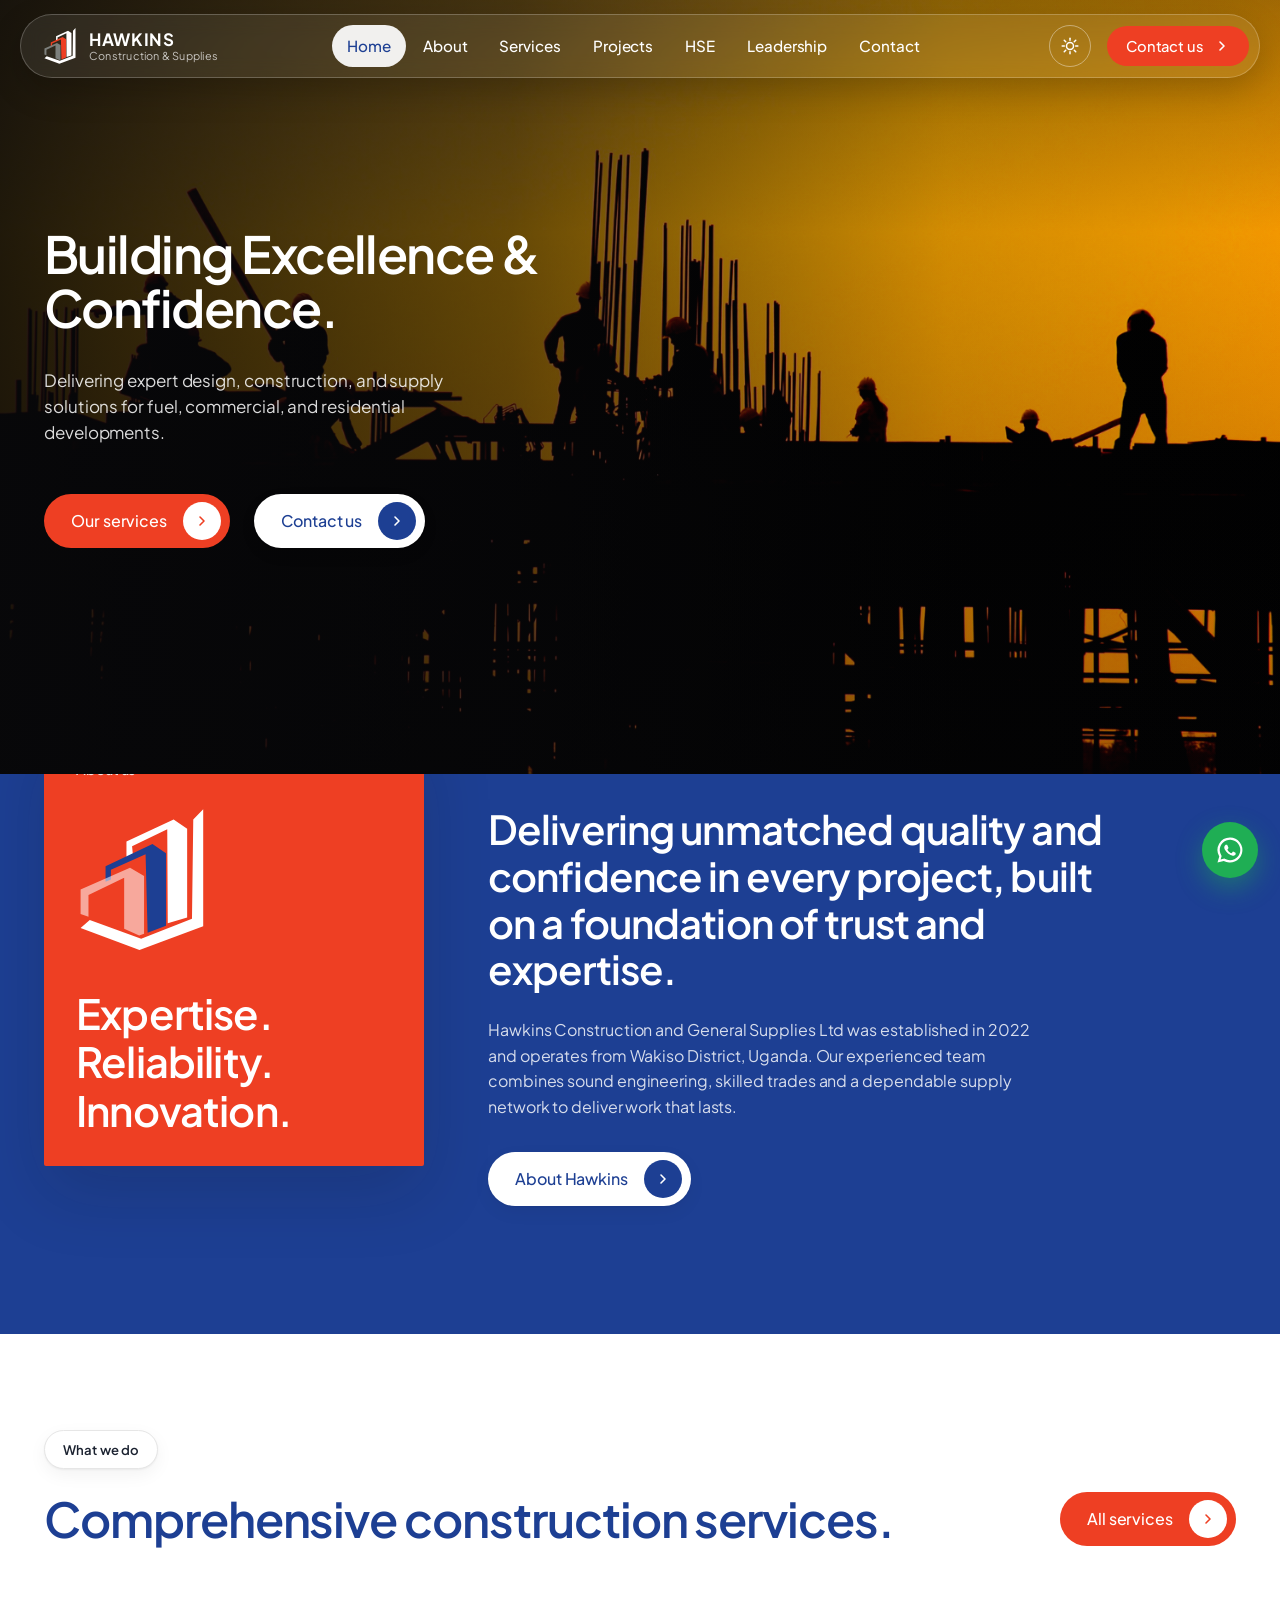
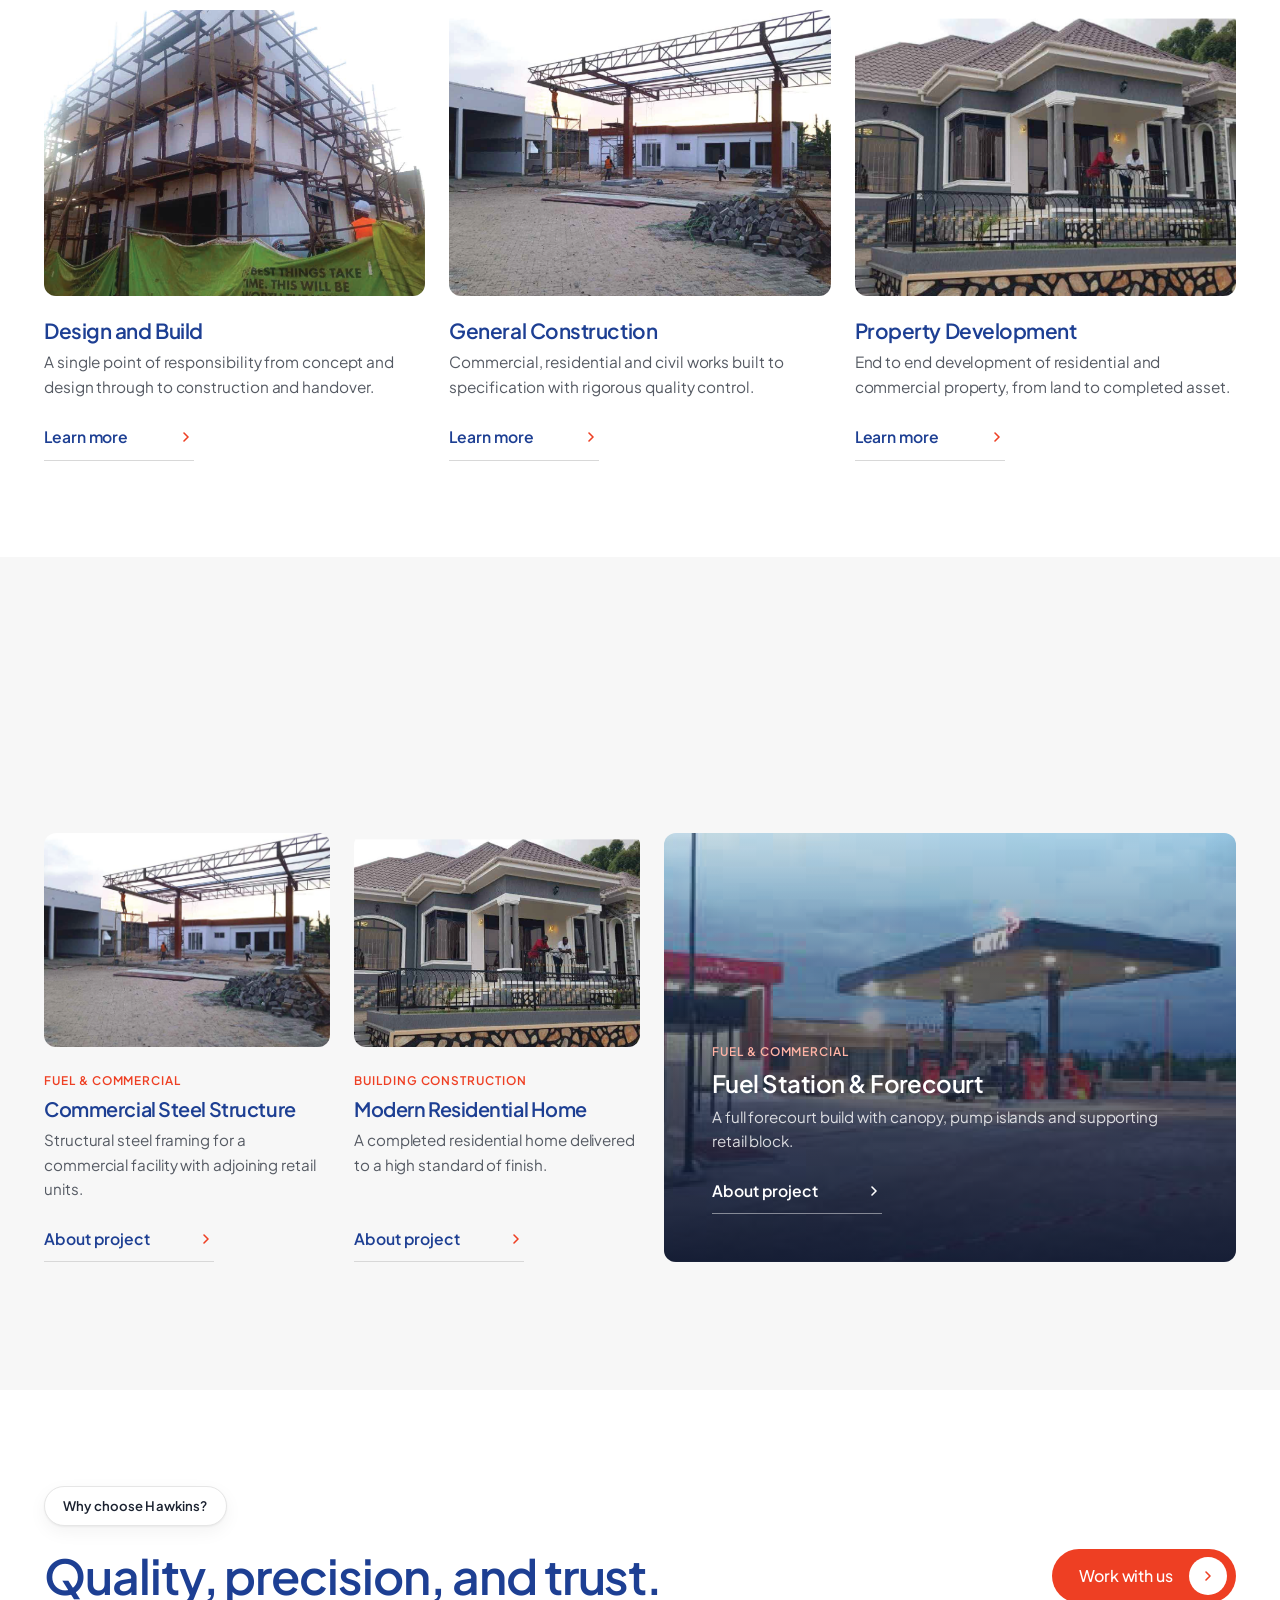
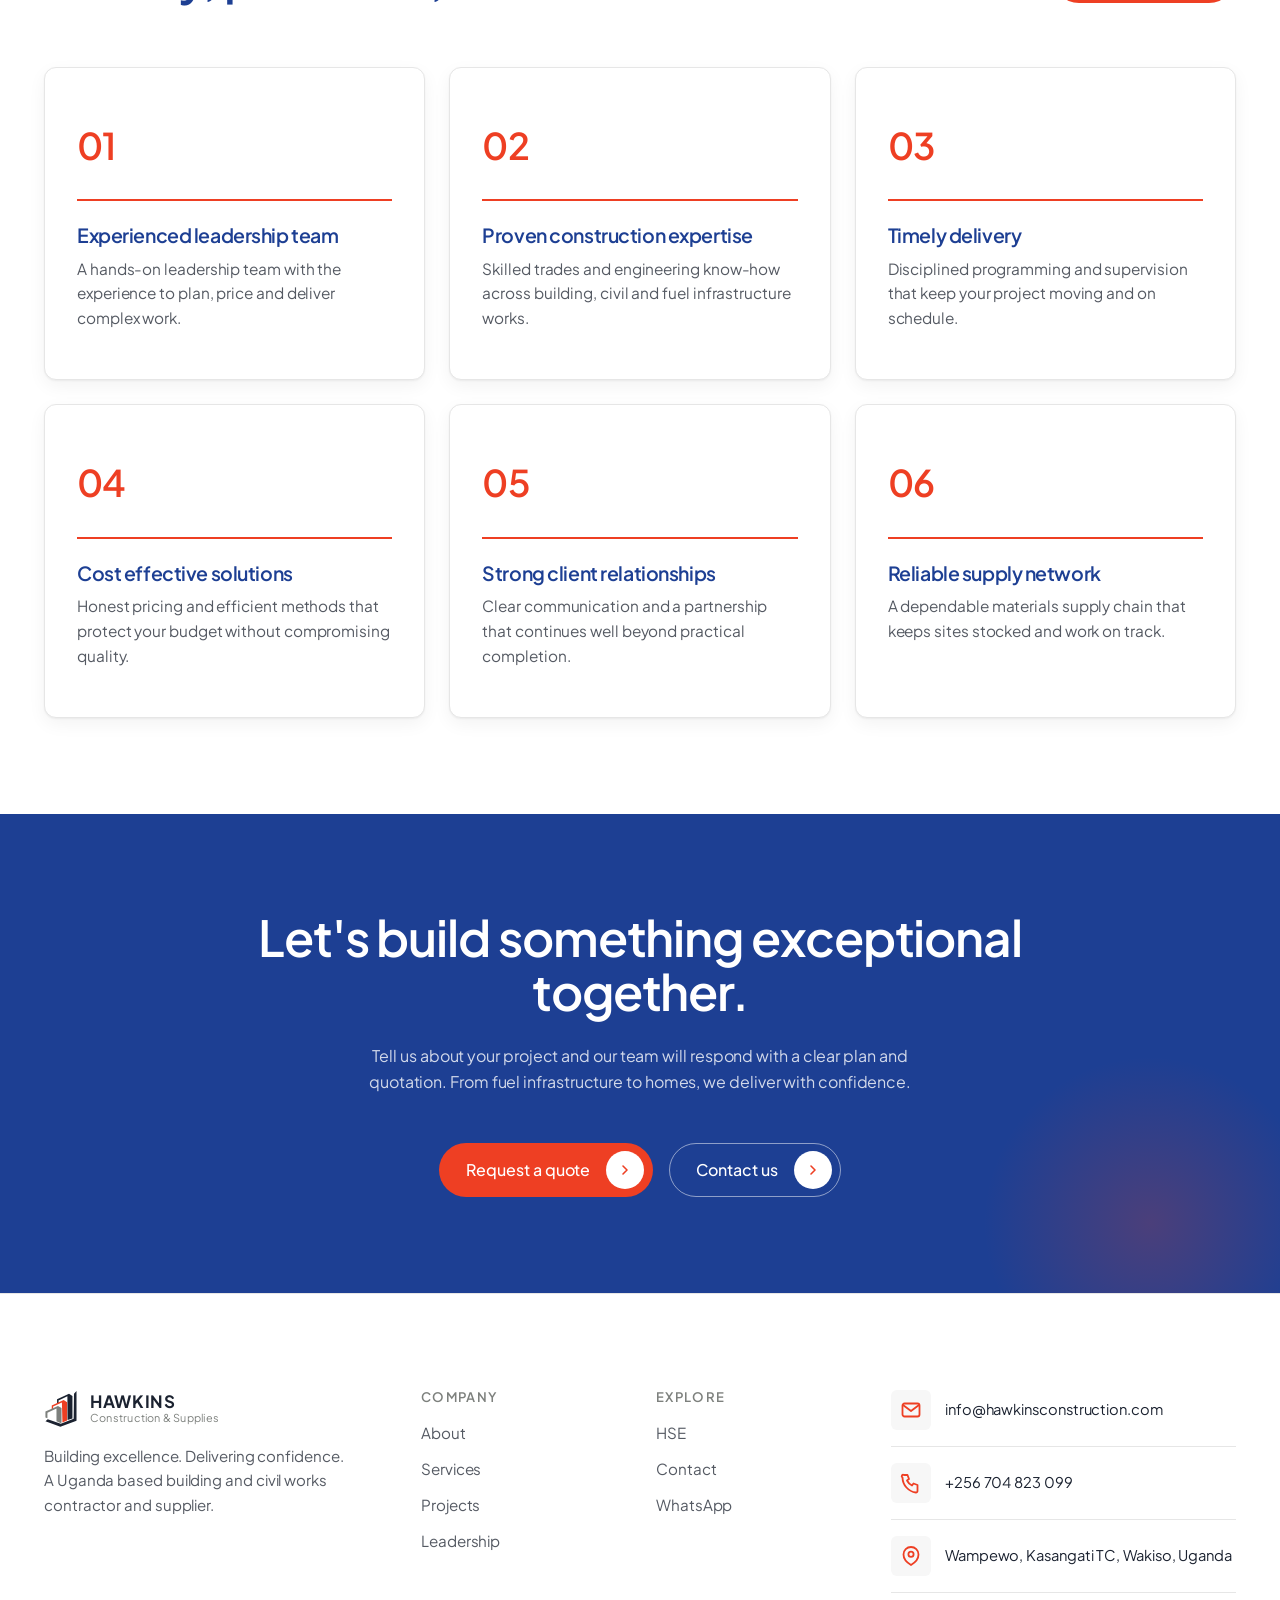
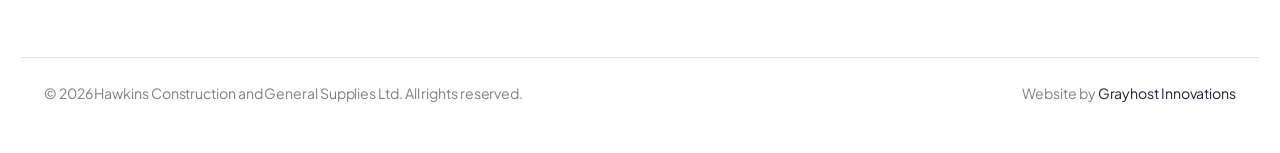
==== commit 32de0d4c: "final" ====
--- a/index.html
+++ b/index.html
@@ -29,8 +29,8 @@
 
   <link rel="preconnect" href="https://fonts.googleapis.com" />
   <link rel="preconnect" href="https://fonts.gstatic.com" crossorigin />
-  <link href="https://fonts.googleapis.com/css2?family=Inter:wght@400;500;600;700&display=swap" rel="stylesheet" />
-  <link rel="stylesheet" href="style.css" />
+  <link href="https://fonts.googleapis.com/css2?family=Plus+Jakarta+Sans:wght@400;500;600;700;800&display=swap" rel="stylesheet" />
+  <link rel="stylesheet" href="assets/css/style.css" />
 </head>
 
 <body>
@@ -75,12 +75,12 @@
     <!-- HERO (left aligned) -->
     <section class="hero" id="hero">
       <div class="hero-media">
-        <img src="assets/images/images-01.png" alt="Steel framed commercial structure under construction by Hawkins in Uganda" loading="eager" />
+        <img src="assets/images/hero-img.jpg" alt="Hawkins Construction project site in Uganda" loading="eager" />
         <div class="hero-overlay"></div>
       </div>
       <div class="container hero-content">
-        <h1 class="hero-title reveal" data-reveal>Building Excellence.<br />Delivering Confidence.</h1>
-        <p class="hero-lead reveal" data-reveal>A Uganda based building and civil works contractor. We design, build and supply across fuel infrastructure, commercial and residential construction with engineering discipline.</p>
+        <h1 class="hero-title reveal" data-reveal>Building Excellence & Confidence.</h1>
+        <p class="hero-lead reveal" data-reveal>Delivering expert design, construction, and supply solutions for fuel, commercial, and residential developments.</p>
         <div class="hero-actions reveal" data-reveal>
           <a href="services.html" class="btn btn-orange">Our services<svg class="arrow" viewBox="0 0 24 24" aria-hidden="true"><path d="M9 6l6 6-6 6"/></svg></a>
           <a href="contact.html" class="btn btn-white">Contact us<svg class="arrow" viewBox="0 0 24 24" aria-hidden="true"><path d="M9 6l6 6-6 6"/></svg></a>
@@ -247,9 +247,9 @@
         </ul>
       </nav>
       <div class="footer-contact">
-        <a class="footer-contact-row" href="mailto:Hawkinsconstructionandsupplies@gmail.com">
+        <a class="footer-contact-row" href="mailto:info@hawkinsconstruction.com">
           <span class="contact-icon" aria-hidden="true"><svg viewBox="0 0 24 24"><rect class="ic-line" x="3.5" y="5.5" width="17" height="13" rx="2"/><path class="ic-line" d="M4 7l8 6 8-6"/></svg></span>
-          <span>Hawkinsconstructionandsupplies@gmail.com</span>
+          <span>info@hawkinsconstruction.com</span>
         </a>
         <a class="footer-contact-row" href="tel:+256704823099">
           <span class="contact-icon" aria-hidden="true"><svg viewBox="0 0 24 24"><path class="ic-line" d="M5 4h3.5l1.5 4-2 1.5a11 11 0 0 0 5 5l1.5-2 4 1.5V20a1.5 1.5 0 0 1-1.6 1.5A15.5 15.5 0 0 1 3.5 6.6 1.5 1.5 0 0 1 5 4z"/></svg></span>
@@ -262,7 +262,7 @@
       </div>
     </div>
     <div class="container footer-bottom">
-      <p>&copy; <span class="js-year"></span> Hawkins Construction and General Supplies Ltd. All rights reserved. TIN: 1029940760</p>
+      <p>&copy; <span class="js-year"></span> Hawkins Construction and General Supplies Ltd. All rights reserved.</p>
       <p>Website by <a href="https://grayhost.dev" target="_blank" rel="noopener">Grayhost Innovations</a></p>
     </div>
   </footer>
@@ -272,6 +272,6 @@
   </a>
   <a class="back-to-top" id="back-to-top" href="#top" aria-label="Back to top"><svg viewBox="0 0 24 24" aria-hidden="true"><path d="M12 5l7 7-1.4 1.4L13 8.8V19h-2V8.8l-4.6 4.6L5 12z"/></svg></a>
 
-  <script src="script.js"></script>
+  <script src="assets/js/script.js"></script>
 </body>
 </html>
--- a/assets/css/style.css
+++ b/assets/css/style.css
@@ -0,0 +1,581 @@
+/* =========================================================
+   HAWKINS CONSTRUCTION AND GENERAL SUPPLIES LTD
+   Shared design system - Plus Jakarta Sans - navy + orange
+   Palette: orange #EE3F23 + black/white + grey
+   ========================================================= */
+
+:root {
+  /* Brand */
+  --primary: #ee3f23;
+  --primary-600: #d6351b;
+  --navy: #1d3f93;
+  --navy-700: #16336f;
+  --grey: #7d807d;
+
+  /* Spacing (8px rhythm) */
+  --s-1: 8px;  --s-2: 16px; --s-3: 24px; --s-4: 32px;
+  --s-5: 48px; --s-6: 64px; --s-7: 96px; --s-8: 128px;
+
+  /* Radius */
+  --r-sm: 6px; --r-md: 12px; --r-lg: 20px; --r-pill: 999px;
+
+  --font: "Plus Jakarta Sans", "Inter", system-ui, -apple-system, Segoe UI, Roboto, sans-serif;
+
+  --maxw: 1240px;
+  --header-h: 80px;
+  --ease: cubic-bezier(.22, .61, .36, 1);
+
+  /* ---- Light theme ---- */
+  --bg: #ffffff;
+  --soft: #f7f7f7;
+  --surface: #ffffff;
+  --heading: #1d3f93;
+  --text: #555a63;
+  --text-strong: #1b2230;
+  --border: #e6e6e6;
+  --border-strong: #d8d8d8;
+  --band: #1d3f93;          /* navy feature bands */
+  --band-deep: #16336f;
+  --ink: #1b2230;           /* logo dark element */
+  --shadow-sm: 0 1px 2px rgba(17, 17, 17, .05), 0 6px 18px rgba(17, 17, 17, .05);
+  --shadow-md: 0 14px 38px rgba(17, 17, 17, .12);
+  --shadow-lg: 0 26px 70px rgba(17, 17, 17, .16);
+}
+
+[data-theme="dark"] {
+  --bg: #0f0f10;
+  --soft: #141416;
+  --surface: #1a1a1c;
+  --heading: #e9eefc;
+  --text: #a0a0a0;
+  --text-strong: #ededed;
+  --border: #262629;
+  --border-strong: #34343a;
+  --band: #14203f;
+  --band-deep: #0e1730;
+  --ink: #ededed;
+  --shadow-sm: 0 1px 2px rgba(0, 0, 0, .45), 0 6px 20px rgba(0, 0, 0, .4);
+  --shadow-md: 0 16px 40px rgba(0, 0, 0, .55);
+  --shadow-lg: 0 28px 70px rgba(0, 0, 0, .65);
+}
+
+/* ---------- Reset ---------- */
+*, *::before, *::after { box-sizing: border-box; }
+* { margin: 0; }
+html { scroll-behavior: smooth; scroll-padding-top: var(--header-h); -webkit-text-size-adjust: 100%; }
+body {
+  font-family: var(--font);
+  background: var(--bg);
+  color: var(--text);
+  line-height: 1.62;
+  font-size: 16px;
+  letter-spacing: -.005em;
+  -webkit-font-smoothing: antialiased;
+  text-rendering: optimizeLegibility;
+  overflow-x: hidden;
+  transition: background-color .35s var(--ease), color .35s var(--ease);
+}
+img { max-width: 100%; display: block; }
+a { color: inherit; text-decoration: none; }
+ul, ol { list-style: none; padding: 0; }
+button { font: inherit; cursor: pointer; border: 0; background: none; color: inherit; }
+input, select, textarea { font: inherit; }
+
+.site-header, .section-soft, .vm-card, .value-card, .service-card, .num-card,
+.project-card, .team-card, .contact-form, input, select, textarea, .btn,
+.hse, .site-footer, .cta-final, .page-header, .faq-item {
+  transition: background-color .35s var(--ease), color .35s var(--ease),
+    border-color .35s var(--ease), box-shadow .3s var(--ease), transform .3s var(--ease);
+}
+
+@media (prefers-reduced-motion: reduce) {
+  html { scroll-behavior: auto; }
+  *, *::before, *::after { animation-duration: .01ms !important; transition-duration: .01ms !important; }
+}
+
+/* ---------- Layout ---------- */
+.container { width: 100%; max-width: var(--maxw); margin: 0 auto; padding: 0 var(--s-3); }
+.section { padding: var(--s-7) 0; }
+.section-soft { background: var(--soft); }
+
+h1, h2, h3, h4 { color: var(--heading); font-weight: 600; line-height: 1.1; letter-spacing: -.022em; }
+
+.eyebrow {
+  display: inline-flex; align-items: center;
+  background: var(--surface); color: var(--text-strong);
+  font-weight: 600; font-size: .82rem; letter-spacing: .01em;
+  padding: 8px 18px; border-radius: var(--r-pill);
+  border: 1px solid var(--border); box-shadow: var(--shadow-sm);
+  margin-bottom: var(--s-3); text-transform: none;
+}
+.eyebrow-onband { background: #fff; color: var(--text-strong); border-color: transparent; }
+
+.section-title { font-size: clamp(1.9rem, 4.4vw, 3rem); }
+.section-title-light { color: #fff; }
+.section-sub { color: var(--text); margin-top: var(--s-3); font-size: 1.0625rem; line-height: 1.55; max-width: 680px; }
+.section-sub-light { color: rgba(255, 255, 255, .8); }
+
+.section-head { max-width: 760px; margin-bottom: var(--s-6); }
+.section-head.center { margin-left: auto; margin-right: auto; text-align: center; }
+.section-head.center .section-sub { margin-left: auto; margin-right: auto; }
+.section-head.between { display: flex; align-items: flex-end; justify-content: space-between; gap: var(--s-4); max-width: none; }
+
+/* =========================================================
+   BUTTONS
+   ========================================================= */
+.btn {
+  display: inline-flex; align-items: center; gap: 14px;
+  padding: 16px 28px; border-radius: var(--r-pill);
+  font-weight: 500; font-size: 1rem; line-height: 1;
+  border: 1.5px solid transparent; white-space: nowrap;
+}
+.btn .arrow { width: 16px; height: 16px; fill: none; stroke-width: 2.4; stroke-linecap: round; stroke-linejoin: round; }
+.btn-sm { padding: 11px 18px; font-size: .92rem; gap: 10px; }
+.btn-block { width: 100%; justify-content: center; }
+
+.btn-white { background: #fff; color: var(--navy); box-shadow: var(--shadow-sm); }
+.btn-white .arrow { stroke: var(--primary); }
+.btn-white:hover { transform: translateY(-2px); box-shadow: var(--shadow-md); }
+
+.btn-orange { background: var(--primary); color: #fff; }
+.btn-orange .arrow { stroke: #fff; }
+.btn-orange:hover { background: var(--primary-600); transform: translateY(-2px); box-shadow: 0 12px 28px rgba(238, 63, 35, .35); }
+
+.btn-outline { background: transparent; color: #fff; border-color: rgba(255, 255, 255, .5); }
+.btn-outline .arrow { stroke: var(--primary); }
+.btn-outline:hover { background: rgba(255, 255, 255, .1); border-color: #fff; transform: translateY(-2px); }
+
+.btn-dark { background: #111; color: #fff; }
+.btn-dark .arrow { stroke: var(--primary); }
+.btn-dark:hover { background: #000; transform: translateY(-2px); }
+
+/* New CTA style (reference): the arrow sits in a circular badge on the right */
+.btn-orange:not(.btn-sm), .btn-white:not(.btn-sm),
+.btn-outline:not(.btn-sm), .btn-dark:not(.btn-sm) { padding: 7px 8px 7px 26px; gap: 16px; }
+.btn-orange:not(.btn-sm) .arrow, .btn-white:not(.btn-sm) .arrow,
+.btn-outline:not(.btn-sm) .arrow, .btn-dark:not(.btn-sm) .arrow {
+  width: 38px; height: 38px; padding: 11px; border-radius: 50%; flex: none; box-sizing: border-box;
+}
+.btn-orange:not(.btn-sm) .arrow { background: #fff; stroke: var(--primary); }
+.btn-white:not(.btn-sm) .arrow { background: var(--navy); stroke: #fff; }
+.btn-outline:not(.btn-sm) .arrow { background: #fff; stroke: var(--primary); }
+.btn-dark:not(.btn-sm) .arrow { background: var(--primary); stroke: #fff; }
+
+.btn-whatsapp { background: #1fae54; color: #fff; }
+.btn-whatsapp:hover { background: #178c43; transform: translateY(-2px); }
+.btn-whatsapp .wa { width: 20px; height: 20px; fill: currentColor; }
+
+/* Underline arrow link */
+.arrow-link {
+  display: inline-flex; align-items: center; justify-content: space-between;
+  gap: var(--s-5); min-width: 150px;
+  color: var(--heading); font-weight: 600; font-size: .98rem;
+  padding-bottom: 10px; border-bottom: 1.5px solid var(--border-strong);
+}
+.arrow-link .arrow { width: 16px; height: 16px; fill: none; stroke: var(--primary); stroke-width: 2.4; stroke-linecap: round; stroke-linejoin: round; transition: transform .25s var(--ease); }
+.arrow-link:hover { border-color: var(--primary); }
+.arrow-link:hover .arrow { transform: translateX(5px); }
+.arrow-link-light { color: #fff; border-color: rgba(255, 255, 255, .45); }
+.arrow-link-light .arrow { stroke: #fff; }
+.arrow-link-light:hover { border-color: #fff; }
+
+.scroll-link { display: inline-flex; align-items: center; gap: 12px; color: #fff; font-weight: 500; font-size: .98rem; padding-bottom: 8px; border-bottom: 1.5px solid rgba(255, 255, 255, .55); }
+.scroll-link .chev { width: 16px; height: 16px; fill: none; stroke: #fff; stroke-width: 2.2; stroke-linecap: round; stroke-linejoin: round; transition: transform .25s var(--ease); }
+.scroll-link:hover .chev { transform: translateY(3px); }
+
+.skip-link { position: fixed; left: 12px; top: -60px; z-index: 1100; background: var(--primary); color: #fff; padding: 10px 16px; border-radius: var(--r-sm); transition: top .2s var(--ease); }
+.skip-link:focus { top: 12px; }
+
+/* =========================================================
+   HEADER / NAV
+   ========================================================= */
+/* Desktop: floating pill nav that overlays the hero (transparent at the top,
+   solid once scrolled). Mobile rules below reset this to a plain bar. */
+.site-header { position: fixed; top: 0; left: 0; right: 0; z-index: 1000; background: transparent; }
+.nav-inner {
+  display: flex; align-items: center; gap: var(--s-3); height: 64px;
+  margin: 14px auto; padding: 8px 10px 8px 22px;
+  border: 1px solid transparent; border-radius: var(--r-pill);
+  transition: background .3s var(--ease), box-shadow .3s var(--ease), border-color .3s var(--ease);
+}
+
+@media (min-width: 861px) {
+  /* Solid pill: scrolled, or any page without a hero */
+  .site-header.nav-solid .nav-inner {
+    background: color-mix(in srgb, var(--bg) 92%, transparent);
+    -webkit-backdrop-filter: saturate(160%) blur(12px);
+    backdrop-filter: saturate(160%) blur(12px);
+    border-color: var(--border);
+    box-shadow: var(--shadow-md);
+  }
+  /* Transparent frosted pill over the hero */
+  .site-header.nav-transparent .nav-inner {
+    background: rgba(255, 255, 255, .08);
+    -webkit-backdrop-filter: blur(10px);
+    backdrop-filter: blur(10px);
+    border-color: rgba(255, 255, 255, .22);
+    box-shadow: 0 12px 34px rgba(0, 0, 0, .2);
+  }
+  .site-header.nav-transparent .nav-link { color: #fff; }
+  .site-header.nav-transparent .nav-link:hover { color: #fff; background: rgba(255, 255, 255, .16); }
+  .site-header.nav-transparent .nav-link.is-active { color: var(--navy); background: rgba(255, 255, 255, .92); }
+  .site-header.nav-transparent .brand-name { color: #fff; }
+  .site-header.nav-transparent .brand-sub { color: rgba(255, 255, 255, .72); }
+  .site-header.nav-transparent .brand-mark .ink { fill: #fff; }
+  .site-header.nav-transparent .theme-toggle { color: #fff; border-color: rgba(255, 255, 255, .4); }
+}
+.brand { display: inline-flex; align-items: center; gap: 12px; }
+.brand-mark { width: 34px; height: 38px; flex: none; }
+.brand-mark .ink { fill: var(--ink); }
+.brand-mark .accent { fill: var(--primary); }
+.brand-mark .muted { fill: var(--grey); }
+.brand-mark--onorange .ink { fill: #fff; }
+.brand-mark--onorange .accent { fill: var(--navy); }
+.brand-mark--onorange .muted { fill: rgba(255, 255, 255, .55); }
+.brand-text { display: flex; flex-direction: column; line-height: 1; }
+.brand-name { color: var(--text-strong); font-weight: 700; letter-spacing: .04em; font-size: 1.06rem; }
+.brand-sub { font-size: .68rem; color: var(--grey); letter-spacing: .02em; margin-top: 3px; }
+
+.primary-nav { margin: 0 auto; }
+.primary-nav ul { display: flex; gap: 2px; }
+.nav-link { display: inline-block; padding: 9px 15px; border-radius: var(--r-pill); font-size: .95rem; color: var(--text-strong); font-weight: 500; }
+.nav-link:hover { color: var(--primary); background: var(--soft); }
+.nav-link.is-active { color: var(--heading); background: var(--soft); }
+
+.nav-actions { display: flex; align-items: center; gap: var(--s-2); }
+.theme-toggle { width: 42px; height: 42px; border-radius: var(--r-pill); border: 1px solid var(--border-strong); display: grid; place-items: center; color: var(--text-strong); position: relative; }
+.theme-toggle:hover { color: var(--primary); border-color: var(--primary); }
+.theme-toggle svg { width: 20px; height: 20px; fill: none; stroke: currentColor; stroke-width: 1.8; position: absolute; transition: opacity .3s var(--ease), transform .4s var(--ease); }
+.theme-toggle .icon-moon { fill: currentColor; stroke: none; }
+.icon-moon { opacity: 0; transform: rotate(-40deg) scale(.6); }
+[data-theme="dark"] .icon-moon { opacity: 1; transform: none; }
+[data-theme="dark"] .icon-sun { opacity: 0; transform: rotate(40deg) scale(.6); }
+
+.hamburger { display: none; width: 42px; height: 42px; border-radius: var(--r-sm); flex-direction: column; gap: 5px; align-items: center; justify-content: center; }
+.hamburger span { width: 22px; height: 2px; background: var(--text-strong); border-radius: 2px; transition: transform .3s var(--ease), opacity .3s var(--ease); }
+.hamburger[aria-expanded="true"] span:nth-child(1) { transform: translateY(7px) rotate(45deg); }
+.hamburger[aria-expanded="true"] span:nth-child(2) { opacity: 0; }
+.hamburger[aria-expanded="true"] span:nth-child(3) { transform: translateY(-7px) rotate(-45deg); }
+.nav-scrim { position: fixed; inset: 0; background: rgba(0, 0, 0, .5); z-index: 990; opacity: 0; transition: opacity .3s var(--ease); }
+.nav-scrim.show { opacity: 1; }
+
+/* =========================================================
+   HERO (left aligned)
+   ========================================================= */
+.hero { position: relative; min-height: clamp(560px, 86vh, 780px); display: flex; align-items: center; overflow: hidden; }
+.hero-media { position: absolute; inset: 0; z-index: 0; }
+.hero-media img { width: 100%; height: 100%; object-fit: cover; object-position: center; }
+.hero-overlay { position: absolute; inset: 0; background:
+  linear-gradient(90deg, rgba(8, 8, 10, .9) 0%, rgba(8, 8, 10, .62) 40%, rgba(8, 8, 10, .18) 74%, rgba(8, 8, 10, .05) 100%),
+  linear-gradient(180deg, rgba(8, 8, 10, .35) 0%, rgba(8, 8, 10, 0) 30%, rgba(8, 8, 10, .25) 100%); }
+.hero-content { position: relative; z-index: 1; color: #fff; }
+.hero-title { color: #fff; max-width: 15ch; font-size: clamp(1.5rem, 4vw, 4.1rem); line-height: 1.06; font-weight: 600; letter-spacing: -.03em; }
+.hero-lead { font-size: 1.0625rem; line-height: 1.55; color: rgba(255, 255, 255, .85); max-width: 470px; margin-top: var(--s-4); }
+.hero-actions { display: flex; flex-wrap: wrap; align-items: center; gap: var(--s-3); margin-top: var(--s-5); }
+
+/* =========================================================
+   ABOUT BAND (home)
+   ========================================================= */
+.about-band { background: var(--band); color: #fff; padding-bottom: var(--s-7); }
+.about-band-inner { display: grid; grid-template-columns: 380px 1fr; gap: var(--s-6); align-items: center; }
+.about-card { background: var(--primary); border-radius: 2px; padding: var(--s-4); margin-top: -120px; min-height: 440px; display: flex; flex-direction: column; box-shadow: var(--shadow-lg); }
+.about-card-label { color: rgba(255, 255, 255, .85); font-size: .9rem; font-weight: 500; }
+.about-card .brand-mark { width: 132px; height: 150px; margin: var(--s-3) 0 auto; }
+.about-card-words { color: #fff; font-size: clamp(1.9rem, 3.4vw, 2.6rem); font-weight: 600; line-height: 1.16; letter-spacing: -.02em; }
+.about-band-text { padding: var(--s-4) 0; }
+.about-band-text h2 { color: #fff; font-size: clamp(1.65rem, 3.4vw, 2.5rem); line-height: 1.17; max-width: 640px; }
+.about-band-text p { color: rgba(255, 255, 255, .82); margin-top: var(--s-3); line-height: 1.6; max-width: 560px; }
+.about-band-text .btn { margin-top: var(--s-4); }
+
+/* =========================================================
+   PAGE HEADER (inner pages)
+   ========================================================= */
+.page-header { position: relative; background: var(--soft); border-bottom: 1px solid var(--border); padding: var(--s-7) 0 var(--s-6); overflow: hidden; }
+.page-header::before { content: ""; position: absolute; right: -80px; top: -80px; width: 360px; height: 360px; background: radial-gradient(circle at center, rgba(238, 63, 35, .12), transparent 62%); pointer-events: none; }
+.page-header::after { content: ""; position: absolute; left: 0; top: 0; width: 100%; height: 4px; background: var(--primary); }
+.page-header .container { position: relative; }
+.breadcrumb { display: flex; align-items: center; gap: 8px; font-size: .9rem; color: var(--grey); margin-bottom: var(--s-3); }
+.breadcrumb a { color: var(--text-strong); }
+.breadcrumb a:hover { color: var(--primary); }
+.breadcrumb .sep { color: var(--border-strong); }
+.breadcrumb [aria-current] { color: var(--primary); }
+.page-title { font-size: clamp(2.2rem, 5.4vw, 3.4rem); }
+.page-header-sub { color: var(--text); margin-top: var(--s-3); font-size: 1.0625rem; line-height: 1.55; max-width: 620px; }
+
+/* =========================================================
+   VISION & MISSION
+   ========================================================= */
+.vm-grid { display: grid; grid-template-columns: 1fr 1fr; gap: var(--s-4); }
+.vm-card { background: var(--surface); border: 1px solid var(--border); border-radius: var(--r-lg); padding: var(--s-5); box-shadow: var(--shadow-sm); position: relative; overflow: hidden; }
+.vm-card::before { content: ""; position: absolute; left: 0; top: 0; bottom: 0; width: 4px; background: var(--primary); }
+.vm-tag { display: inline-block; font-size: .78rem; letter-spacing: .12em; text-transform: uppercase; color: var(--primary); border: 1px solid var(--border-strong); border-radius: var(--r-pill); padding: 5px 14px; margin-bottom: var(--s-3); font-weight: 500; }
+.vm-card h3 { font-size: 1.4rem; }
+.vm-card p { color: var(--text); margin-top: var(--s-2); }
+
+/* =========================================================
+   CORE VALUES
+   ========================================================= */
+.values-grid { display: grid; grid-template-columns: repeat(3, 1fr); gap: var(--s-3); }
+.value-card { background: var(--surface); border: 1px solid var(--border); border-radius: var(--r-md); padding: var(--s-4); box-shadow: var(--shadow-sm); }
+.value-card:hover { transform: translateY(-6px); border-color: var(--primary); box-shadow: var(--shadow-md); }
+.value-icon, .hse-icon, .contact-icon { display: grid; place-items: center; width: 52px; height: 52px; border-radius: var(--r-sm); background: var(--soft); margin-bottom: var(--s-3); }
+.value-icon svg, .hse-icon svg { width: 26px; height: 26px; fill: var(--primary); }
+.value-icon .ic-line, .hse-icon .ic-line, .contact-icon .ic-line { fill: none; stroke: var(--primary); stroke-width: 1.8; stroke-linecap: round; stroke-linejoin: round; }
+.value-icon .ic-dot { fill: #fff; }
+.value-card h3 { font-size: 1.18rem; }
+.value-card p { color: var(--text); margin-top: 8px; font-size: .95rem; }
+
+/* =========================================================
+   SERVICES
+   ========================================================= */
+.services-head { display: grid; grid-template-columns: 230px 1fr; gap: var(--s-4); align-items: start; margin-bottom: var(--s-6); }
+.services-note { color: var(--primary); font-weight: 500; font-size: .98rem; line-height: 1.5; }
+.services-center { text-align: center; max-width: 720px; margin: 0 auto; }
+.services-center .section-sub { margin-left: auto; margin-right: auto; }
+.services-grid { display: grid; grid-template-columns: repeat(3, 1fr); gap: var(--s-4) var(--s-3); }
+.service-card { display: flex; flex-direction: column; }
+.service-media { aspect-ratio: 4 / 3; overflow: hidden; border-radius: var(--r-md); margin-bottom: var(--s-3); }
+.service-media img { width: 100%; height: 100%; object-fit: cover; transition: transform .6s var(--ease); }
+.service-card:hover .service-media img { transform: scale(1.06); }
+.service-card h3 { font-size: 1.3rem; }
+.service-card p { color: var(--text); margin: 8px 0 var(--s-3); font-size: .96rem; flex: 1; }
+.service-card .arrow-link { align-self: flex-start; }
+.service-card-cta { background: var(--band); border-radius: var(--r-md); padding: var(--s-5); justify-content: center; }
+.service-card-cta h3 { color: #fff; }
+.service-card-cta p { color: rgba(255, 255, 255, .8); flex: 0; }
+
+/* =========================================================
+   NUMBERED GRID (capabilities / why choose)
+   ========================================================= */
+.num-grid { display: grid; grid-template-columns: repeat(3, 1fr); gap: var(--s-3); }
+.num-card { background: var(--surface); border: 1px solid var(--border); border-radius: var(--r-md); padding: var(--s-5) var(--s-4); box-shadow: var(--shadow-sm); }
+.section-soft .num-card { background: var(--bg); }
+.num-card:hover { transform: translateY(-5px); box-shadow: var(--shadow-md); }
+.num { display: block; font-size: 2.3rem; font-weight: 600; color: var(--primary); letter-spacing: -.02em; }
+.num-card h3 { font-size: 1.22rem; margin: var(--s-3) 0 0; padding-top: var(--s-3); border-top: 2px solid var(--primary); display: block; }
+.num-card p { color: var(--text); margin-top: 10px; font-size: .96rem; }
+
+/* =========================================================
+   HSE
+   ========================================================= */
+.hse { background: var(--band-deep); color: #fff; }
+.hse-grid { display: grid; grid-template-columns: repeat(3, 1fr); gap: var(--s-3); }
+.hse-item { background: rgba(255, 255, 255, .045); border: 1px solid rgba(255, 255, 255, .1); border-radius: var(--r-md); padding: var(--s-4); }
+.hse-item:hover { background: rgba(255, 255, 255, .08); border-color: rgba(255, 122, 99, .5); transform: translateY(-4px); }
+.hse-icon { background: rgba(238, 63, 35, .16); }
+.hse-icon .ic-line { stroke: #ff7a63; }
+.hse-item h3 { color: #fff; font-size: 1.14rem; }
+.hse-item p { color: rgba(255, 255, 255, .74); margin-top: 8px; font-size: .95rem; }
+
+/* =========================================================
+   PROJECTS / PORTFOLIO
+   ========================================================= */
+.project-filters { display: flex; flex-wrap: wrap; gap: var(--s-1); margin-bottom: var(--s-5); }
+.filter-btn { padding: 9px 20px; border-radius: var(--r-pill); border: 1px solid var(--border-strong); color: var(--text); font-weight: 500; font-size: .9rem; }
+.filter-btn:hover { color: var(--text-strong); border-color: var(--grey); }
+.filter-btn.is-active { background: var(--primary); border-color: var(--primary); color: #fff; }
+
+.portfolio { display: grid; gap: var(--s-4) var(--s-3); }
+.portfolio-feature { grid-template-columns: 1fr 1fr 2fr; margin-bottom: var(--s-4); }
+.portfolio-row { grid-template-columns: repeat(3, 1fr); }
+.project-card { display: flex; flex-direction: column; }
+.project-card.is-hidden { display: none; }
+.project-media { aspect-ratio: 4 / 3; overflow: hidden; border-radius: var(--r-md); margin-bottom: var(--s-3); }
+.project-media img { width: 100%; height: 100%; object-fit: cover; transition: transform .6s var(--ease); }
+.project-card:hover .project-media img { transform: scale(1.06); }
+.project-cat { color: var(--primary); font-size: .74rem; letter-spacing: .08em; text-transform: uppercase; font-weight: 600; }
+.project-cat-light { color: #ffb3a5; }
+.project-card h3 { font-size: 1.24rem; margin: 8px 0; }
+.project-card p { color: var(--text); font-size: .95rem; margin-bottom: var(--s-3); flex: 1; }
+.project-card .arrow-link { align-self: flex-start; }
+.project-feature { position: relative; border-radius: var(--r-md); overflow: hidden; min-height: 100%; }
+.project-feature .project-media { aspect-ratio: auto; height: 100%; min-height: 360px; margin: 0; border-radius: 0; }
+.project-feature::after { content: ""; position: absolute; inset: 0; background: linear-gradient(180deg, rgba(13, 22, 46, .1) 0%, rgba(13, 22, 46, .55) 55%, rgba(13, 22, 46, .92) 100%); }
+.project-feature-body { position: absolute; z-index: 2; left: 0; right: 0; bottom: 0; padding: var(--s-5); }
+.project-feature-body h3 { color: #fff; font-size: 1.5rem; }
+.project-feature-body p { color: rgba(255, 255, 255, .82); }
+
+/* =========================================================
+   LEADERSHIP (premium)
+   ========================================================= */
+.team-grid { display: grid; grid-template-columns: repeat(3, 1fr); gap: var(--s-4); }
+.team-card { background: var(--surface); border: 1px solid var(--border); border-radius: var(--r-lg); overflow: hidden; box-shadow: var(--shadow-sm); }
+.team-card:hover { transform: translateY(-6px); box-shadow: var(--shadow-md); border-color: var(--border-strong); }
+.team-portrait { position: relative; aspect-ratio: 1 / 1; display: grid; place-items: center; background: linear-gradient(150deg, #1a1a1c 0%, #2a2a2d 100%); overflow: hidden; }
+.team-portrait::before { content: ""; position: absolute; inset: 0; background: radial-gradient(circle at 30% 25%, rgba(238, 63, 35, .35), transparent 55%); }
+.team-monogram { position: relative; font-size: 3.4rem; font-weight: 700; color: #fff; letter-spacing: .05em; }
+.team-photo { position: absolute; inset: 0; width: 100%; height: 100%; object-fit: cover; }
+.team-portrait .tag { position: absolute; z-index: 2; top: var(--s-3); left: var(--s-3); background: var(--primary); color: #fff; font-size: .72rem; font-weight: 600; letter-spacing: .06em; text-transform: uppercase; padding: 5px 12px; border-radius: var(--r-pill); }
+.team-body { padding: var(--s-4); border-top: 3px solid var(--primary); }
+.team-body h3 { font-size: 1.25rem; }
+.team-body .role { color: var(--primary); font-weight: 500; font-size: .95rem; margin-top: 4px; }
+.team-body p { color: var(--text); font-size: .92rem; margin-top: var(--s-2); }
+
+/* =========================================================
+   CONTACT
+   ========================================================= */
+.contact-layout { display: grid; grid-template-columns: 1fr 1.15fr; gap: var(--s-6); align-items: start; }
+
+/* Left column */
+.contact-chip { display: inline-flex; align-items: center; gap: 8px; background: var(--text-strong); color: #fff; font-size: .85rem; font-weight: 600; padding: 7px 14px; border-radius: var(--r-sm); margin-bottom: var(--s-3); }
+.contact-chip svg { width: 18px; height: 18px; fill: none; stroke: var(--primary); stroke-width: 1.8; stroke-linecap: round; stroke-linejoin: round; }
+.contact-heading { font-size: clamp(1.9rem, 4vw, 2.7rem); }
+.contact-intro { color: var(--text); margin-top: var(--s-2); max-width: 420px; line-height: 1.6; }
+.contact-list { display: grid; gap: var(--s-3); margin-top: var(--s-5); }
+.contact-list li { display: flex; align-items: center; gap: var(--s-2); }
+.contact-icon { margin: 0; flex: none; }
+.contact-icon svg { width: 24px; height: 24px; fill: none; }
+/* Contact page left column only: orange squares with white icons */
+.contact-details .contact-icon { width: 54px; height: 54px; background: var(--primary); }
+.contact-details .contact-icon .ic-line { stroke: #fff; }
+.contact-vals { display: grid; gap: 2px; }
+.contact-vals a, .contact-vals span { display: block; color: var(--text-strong); font-weight: 500; }
+.contact-vals a:hover { color: var(--primary); }
+.contact-details .btn-whatsapp { margin-top: var(--s-4); width: 100%; justify-content: center; }
+
+/* Right column form card with offset orange block */
+.contact-form-wrap { position: relative; }
+.contact-form-wrap::before { content: ""; position: absolute; z-index: 0; top: -18px; right: -18px; bottom: 18px; left: 38px; background: var(--primary); }
+.contact-form { position: relative; z-index: 1; background: var(--surface); border: 1px solid var(--border-strong); border-radius: 0; padding: var(--s-5); box-shadow: var(--shadow-md); }
+.field { margin-bottom: var(--s-3); }
+.field-row { display: grid; grid-template-columns: 1fr 1fr; gap: var(--s-4); }
+.field label { display: block; font-size: 1rem; font-weight: 600; margin-bottom: 10px; color: var(--text-strong); }
+.field input, .field select, .field textarea { width: 100%; padding: 13px 14px; border-radius: 0; border: 1px solid var(--border-strong); background: var(--bg); color: var(--text-strong); }
+.field input::placeholder, .field textarea::placeholder { color: var(--grey); }
+.field textarea { resize: vertical; }
+.field input:focus, .field select:focus, .field textarea:focus { outline: none; border-color: var(--primary); box-shadow: 0 0 0 3px rgba(238, 63, 35, .15); }
+.btn-submit { margin-top: var(--s-1); background: var(--text-strong); color: #fff; font-weight: 600; font-size: 1rem; padding: 15px 42px; border-radius: 0; }
+.btn-submit:hover { background: var(--primary); }
+.form-status { margin-top: var(--s-2); font-size: .92rem; font-weight: 500; min-height: 1.2em; }
+.form-status.ok { color: #1fae54; }
+.form-status.err { color: var(--primary); }
+.map-wrap { margin-top: var(--s-6); border-radius: var(--r-lg); overflow: hidden; border: 1px solid var(--border); box-shadow: var(--shadow-sm); }
+.map-wrap iframe { width: 100%; height: 360px; border: 0; display: block; filter: grayscale(.25); }
+[data-theme="dark"] .map-wrap iframe { filter: grayscale(.6) brightness(.8) contrast(1.1); }
+
+/* =========================================================
+   FAQ
+   ========================================================= */
+.faq-grid { display: grid; grid-template-columns: 1fr 1fr; gap: 0 var(--s-5); }
+.faq-item { border-bottom: 1px solid var(--border); }
+.faq-q { width: 100%; display: flex; align-items: center; justify-content: space-between; gap: var(--s-3); padding: var(--s-3) 0; text-align: left; font-weight: 600; color: var(--heading); font-size: 1.05rem; }
+.faq-q .chev { width: 18px; height: 18px; fill: none; stroke: var(--primary); stroke-width: 2.2; stroke-linecap: round; stroke-linejoin: round; transition: transform .3s var(--ease); flex: none; }
+.faq-item.open .faq-q .chev { transform: rotate(180deg); }
+.faq-a { max-height: 0; overflow: hidden; transition: max-height .35s var(--ease); }
+.faq-a p { color: var(--text); padding: 0 0 var(--s-3); font-size: .96rem; }
+.faq-item.open .faq-a { max-height: 240px; }
+
+/* =========================================================
+   FINAL CTA (before footer)
+   ========================================================= */
+.cta-final { background: var(--band); color: #fff; padding: var(--s-7) 0; position: relative; overflow: hidden; }
+.cta-final::before { content: ""; position: absolute; right: -60px; bottom: -120px; width: 380px; height: 380px; background: radial-gradient(circle at center, rgba(238, 63, 35, .22), transparent 62%); }
+.cta-final .container { position: relative; text-align: center; max-width: 820px; }
+.cta-final h2 { color: #fff; font-size: clamp(2rem, 4.6vw, 3.1rem); }
+.cta-final p { color: rgba(255, 255, 255, .8); margin: var(--s-3) auto var(--s-5); max-width: 560px; }
+.cta-final-actions { display: flex; flex-wrap: wrap; gap: var(--s-2); justify-content: center; }
+
+/* =========================================================
+   FOOTER
+   ========================================================= */
+.site-footer { background: var(--bg); border-top: 1px solid var(--border); padding-top: var(--s-7); }
+.footer-inner { display: grid; grid-template-columns: 1.7fr 1fr 1fr 1.7fr; gap: var(--s-4); padding-bottom: var(--s-6); }
+.footer-brand .brand { margin-bottom: var(--s-2); }
+.footer-brand p { color: var(--text); max-width: 300px; font-size: .94rem; }
+.footer-col h4 { font-size: .82rem; letter-spacing: .1em; text-transform: uppercase; color: var(--grey); margin-bottom: var(--s-2); font-weight: 600; }
+.footer-col ul { display: grid; gap: 10px; }
+.footer-col a { color: var(--text); font-size: .95rem; }
+.footer-col a:hover { color: var(--primary); }
+.footer-contact { display: grid; gap: 0; }
+.footer-contact-row { display: flex; align-items: center; gap: 14px; padding: var(--s-2) 0; color: var(--text-strong); font-size: .92rem; border-bottom: 1px solid var(--border); }
+.footer-contact-row:first-child { padding-top: 0; }
+.footer-contact-row .contact-icon { width: 40px; height: 40px; background: var(--soft); }
+.footer-contact-row:hover { color: var(--primary); }
+.footer-bottom { display: flex; justify-content: space-between; flex-wrap: wrap; gap: var(--s-1); padding-top: var(--s-3); padding-bottom: var(--s-5); border-top: 1px solid var(--border); color: var(--grey); font-size: .88rem; }
+.footer-bottom a { color: var(--text-strong); }
+.footer-bottom a:hover { color: var(--primary); }
+
+/* =========================================================
+   FLOATING BUTTONS
+   ========================================================= */
+.wa-float { position: fixed; right: 22px; bottom: 22px; z-index: 950; width: 56px; height: 56px; border-radius: var(--r-pill); background: #1fae54; color: #fff; display: grid; place-items: center; box-shadow: 0 10px 26px rgba(31, 174, 84, .45); transition: transform .25s var(--ease), box-shadow .25s; }
+.wa-float svg { width: 30px; height: 30px; fill: #fff; }
+.wa-float:hover { transform: scale(1.07); box-shadow: 0 14px 32px rgba(31, 174, 84, .55); }
+.wa-float::after { content: ""; position: absolute; inset: 0; border-radius: inherit; box-shadow: 0 0 0 0 rgba(31, 174, 84, .5); animation: wa-pulse 2.4s infinite; }
+@keyframes wa-pulse { 0% { box-shadow: 0 0 0 0 rgba(31, 174, 84, .45); } 70% { box-shadow: 0 0 0 16px rgba(31, 174, 84, 0); } 100% { box-shadow: 0 0 0 0 rgba(31, 174, 84, 0); } }
+
+.back-to-top { position: fixed; right: 26px; bottom: 90px; z-index: 940; width: 46px; height: 46px; border-radius: var(--r-pill); background: var(--primary); color: #fff; display: grid; place-items: center; box-shadow: var(--shadow-md); opacity: 0; transform: translateY(12px); pointer-events: none; transition: opacity .3s var(--ease), transform .3s var(--ease), background .25s; }
+.back-to-top svg { width: 22px; height: 22px; fill: #fff; }
+.back-to-top.show { opacity: 1; transform: none; pointer-events: auto; }
+.back-to-top:hover { background: var(--primary-600); }
+
+@media (prefers-reduced-motion: reduce) { .wa-float::after { animation: none; } }
+
+/* =========================================================
+   REVEAL
+   ========================================================= */
+.reveal { opacity: 0; transform: translateY(26px); transition: opacity .7s var(--ease), transform .7s var(--ease); }
+.reveal.in { opacity: 1; transform: none; }
+
+/* =========================================================
+   RESPONSIVE
+   ========================================================= */
+@media (max-width: 1024px) {
+  .values-grid, .services-grid, .hse-grid, .team-grid, .num-grid { grid-template-columns: repeat(2, 1fr); }
+  .portfolio-feature, .portfolio-row { grid-template-columns: repeat(2, 1fr); }
+  .project-feature { grid-column: span 2; }
+  .project-feature .project-media { min-height: 320px; }
+  .footer-inner { grid-template-columns: 1fr 1fr; gap: var(--s-5); }
+  .about-band-inner { grid-template-columns: 300px 1fr; gap: var(--s-4); }
+}
+
+@media (max-width: 860px) {
+  :root { --header-h: 64px; }
+  /* Reset desktop pill back to a plain solid bar (no backdrop-filter so the
+     fixed drawer is positioned against the viewport, not trapped in the header) */
+  .site-header { background: var(--bg); border-bottom: 1px solid var(--border); }
+  .nav-inner { height: var(--header-h); margin: 0; padding: 0; background: transparent; border: 0; border-radius: 0; box-shadow: none; -webkit-backdrop-filter: none; backdrop-filter: none; }
+  .nav-actions { margin-left: auto; }
+  .primary-nav { position: fixed; top: 0; right: 0; bottom: 0; width: min(84vw, 320px); background: var(--bg); border-left: 1px solid var(--border); margin: 0; padding: calc(var(--header-h) + 24px) var(--s-3) var(--s-3); transform: translateX(101%); transition: transform .35s var(--ease); z-index: 995; overflow-y: auto; }
+  .primary-nav.open { transform: translateX(0); box-shadow: var(--shadow-lg); }
+  .primary-nav ul { flex-direction: column; gap: 6px; }
+  .nav-link { display: block; padding: 14px 16px; font-size: 1.05rem; border-radius: var(--r-sm); }
+  .nav-link.is-active { background: var(--soft); }
+  .hamburger { display: flex; }
+  .nav-cta { display: none; }
+  .hide-mobile { display: none !important; }
+  .section-head.between { flex-direction: column; align-items: flex-start; }
+  .services-head { grid-template-columns: 1fr; gap: var(--s-2); }
+  .services-center { text-align: left; margin: 0; }
+  .services-center .section-sub { margin: var(--s-3) 0 0; }
+  .vm-grid { grid-template-columns: 1fr; }
+  .contact-layout { grid-template-columns: 1fr; gap: var(--s-4); }
+  .faq-grid { grid-template-columns: 1fr; }
+  .about-band-inner { grid-template-columns: 1fr; gap: var(--s-4); }
+  .about-card { margin-top: -90px; max-width: 360px; min-height: 380px; }
+
+  /* Hero stacks on mobile (like the reference): text on a light surface first,
+     then the photo as a block below, with the orange About card overlapping it. */
+  .hero { display: flex; flex-direction: column; min-height: 0; overflow: visible; }
+  .hero-content { order: 1; max-width: var(--maxw); padding-top: calc(var(--header-h) + var(--s-4)); padding-bottom: var(--s-5); }
+  .hero-media { position: relative; inset: auto; order: 2; width: 100%; height: clamp(260px, 46vh, 380px); }
+  .hero-overlay { display: none; }
+  .hero-title { color: var(--heading); max-width: 100%; }
+  .hero-lead { color: var(--text); max-width: 100%; }
+  .hero .btn-white { border-color: var(--border-strong); }
+}
+
+@media (max-width: 560px) {
+  .section { padding: var(--s-6) 0; }
+  .values-grid, .services-grid, .hse-grid, .team-grid, .num-grid,
+  .portfolio-feature, .portfolio-row { grid-template-columns: 1fr; }
+  .project-feature { grid-column: auto; }
+  .footer-inner { grid-template-columns: 1fr; gap: var(--s-4); }
+  .brand-sub { display: none; }
+  .footer-bottom { flex-direction: column; }
+  /* Contact form stacks cleanly on phones */
+  .field-row { grid-template-columns: 1fr; gap: 0; }
+  .contact-form { padding: var(--s-4); }
+  .contact-form-wrap::before { top: -8px; right: -8px; bottom: 8px; left: 22px; }
+  .btn-submit { width: 100%; }
+}
